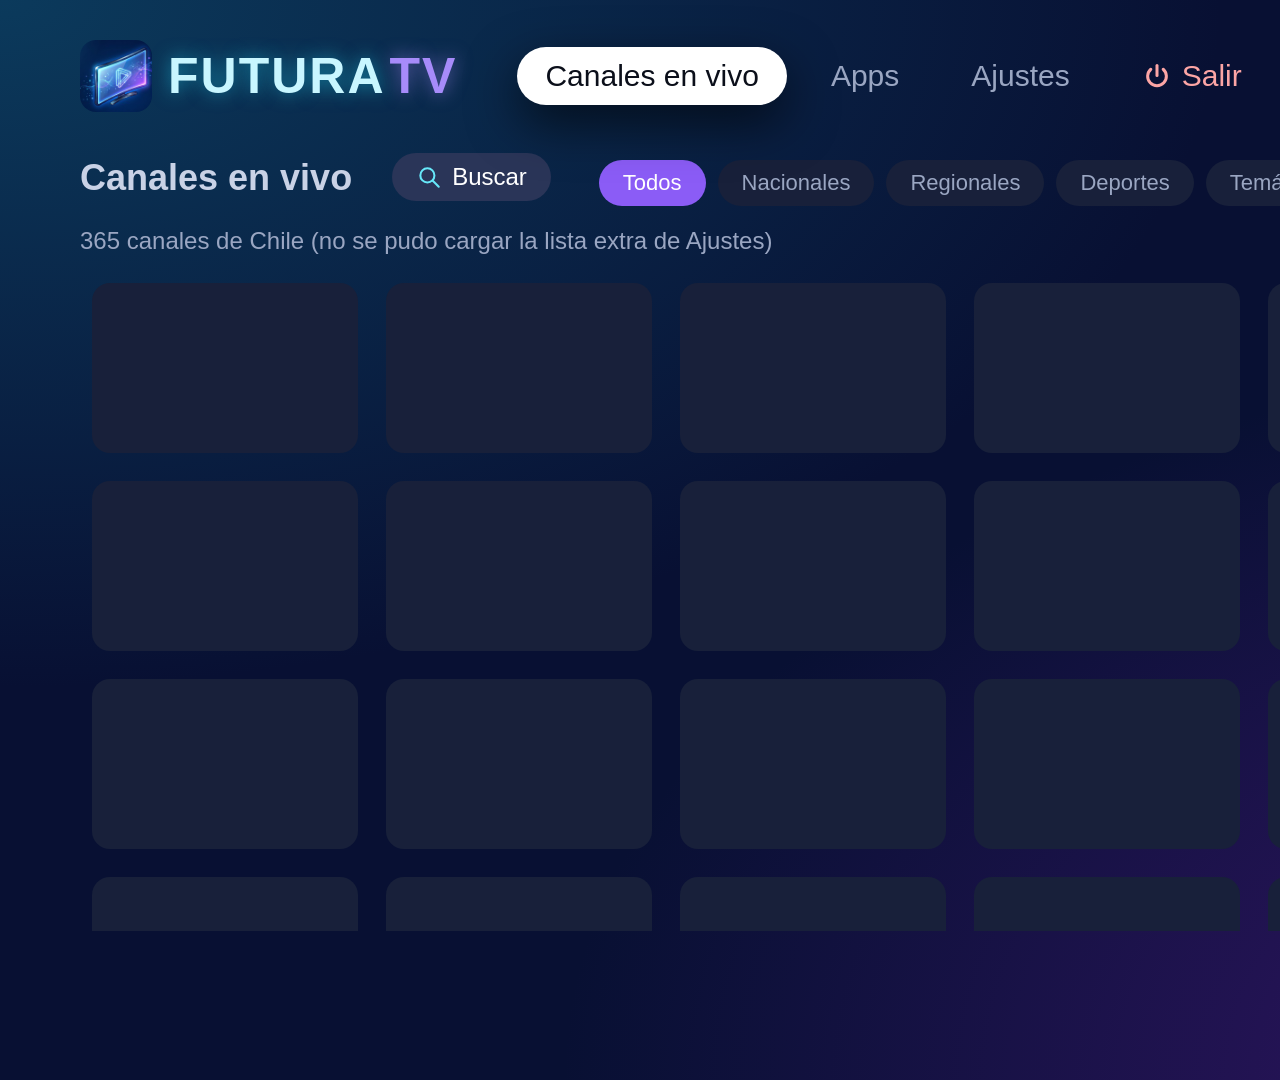
==== app/index.html @ e4150d0d "Fase 1 de 2.3.4: se quita «Mosaico web» (viendotele.cl) En la TV no se veía fluido (cada cuadro del " ====
<!DOCTYPE html>
<html lang="es">
<head>
  <meta charset="utf-8">
  <title>FuturaTV</title>
  <meta name="viewport" content="width=1920, height=1080">
  <link rel="stylesheet" href="style.css">
</head>
<body>
  <div class="splash" id="splash"><img src="img/splash.jpg" alt="FuturaTV"><div class="splash-bar"><i></i></div></div>
  <header class="topbar">
    <div class="brand"><img src="img/logo.jpg" alt=""><span class="b1">FUTURA</span><span class="b2">TV</span></div>
    <nav class="tabs" id="tabs">
      <button class="tab focusable" data-view="live">Canales en vivo</button>
      <button class="tab focusable" data-view="apps">Apps</button>
      <button class="tab focusable" data-view="settings">Ajustes</button>
      <button class="tab focusable exit-btn" id="exitBtn" title="Cerrar la app"><svg class="ico" viewBox="0 0 24 24" aria-hidden="true"><path d="M12 3.5v8"/><path d="M7.05 6.6a7.5 7.5 0 1 0 9.9 0"/></svg>Salir</button>
      <button class="tab focusable pipmove hidden" id="pipMoveBtn">⇲ Mover PiP</button>
    </nav>
    <div class="clock" id="clock"></div>
  </header>

  <!-- APPS -->
  <main class="view" id="view-apps">
    <h2>Aplicaciones de streaming</h2>
    <div class="grid" id="appsGrid"></div>
  </main>

  <!-- LIVE CHANNELS -->
  <main class="view hidden" id="view-live">
    <div class="live-head">
      <h2>Canales en vivo</h2>
      <button class="chip search-btn focusable" id="searchBtn"><svg class="ico" viewBox="0 0 24 24" aria-hidden="true"><circle cx="10.5" cy="10.5" r="6.5"/><path d="M15.5 15.5 21 21"/></svg>Buscar</button>
      <button class="wall-toggle focusable hidden" id="wallToggle" aria-pressed="false" title="Ver los favoritos en vivo"><span class="sw"><i></i></span>Favoritos en vivo</button>
      <div class="group-bar" id="groupBar"></div>
    </div>
    <div class="search hidden" id="searchPanel">
      <div class="sbox"><svg class="ico lupa" viewBox="0 0 24 24" aria-hidden="true"><circle cx="10.5" cy="10.5" r="6.5"/><path d="M15.5 15.5 21 21"/></svg><input id="searchInput" class="focusable" type="text" placeholder="Nombre del canal…" spellcheck="false" autocomplete="off"><button class="mic focusable" id="voiceBtn" title="Buscar por voz"><svg class="ico" viewBox="0 0 24 24" aria-hidden="true"><rect x="9" y="2.5" width="6" height="11.5" rx="3"/><path d="M5.5 11a6.5 6.5 0 0 0 13 0M12 17.5V21M8.5 21h7"/></svg></button></div>
      <div class="kbd" id="kbd"></div>
    </div>
    <p class="status" id="liveStatus">Cargando lista de canales…</p>
    <div class="grid channels" id="channelGrid"></div>
    <div class="grid wall hidden" id="favWall"></div>
  </main>
  <div class="wall-shade hidden" id="wallShade"></div>

  <!-- SETTINGS -->
  <main class="view hidden" id="view-settings">
    <h2>Ajustes</h2>
    <label class="field">
      <span>Lista extra de canales (M3U) – se suma a los canales chilenos incluidos</span>
      <input id="m3uInput" class="focusable" type="text" spellcheck="false">
    </label>
    <div class="row">
      <button class="btn focusable" id="saveM3u">Guardar y recargar</button>
      <button class="btn ghost focusable" id="resetM3u">Restablecer (Chile)</button>
    </div>
    <p class="hint" id="appVersion"></p>
    <div class="row"><button class="btn ghost focusable" id="checkUpdate">⟳ Buscar actualización ahora</button></div>
    <h2 class="sub">Videos de YouTube en Favoritos</h2>
    <label class="field">
      <span>Pega o escribe el enlace del video (youtube.com/watch?v=… · youtu.be/… · /live/…). Se abre en la app de YouTube.</span>
      <input id="ytInput" class="focusable" type="text" spellcheck="false" autocomplete="off" placeholder="https://youtu.be/...">
    </label>
    <div class="row"><button class="btn focusable" id="ytAdd">＋ Agregar a favoritos</button><button class="btn ghost focusable tv-only" id="linkPhone">📱 Enviar enlace desde el celular</button></div>
    <div class="link-qr hidden" id="linkBox"><div class="qr" id="linkQr"></div><p class="hint" id="linkTxt"></p></div>
    <p class="hint" id="ytInfo"></p>
    <h2 class="sub">Lista de canales en pantalla completa</h2>
    <div class="row"><button class="btn ghost focusable" id="listMode"></button></div>
    <div class="row"><button class="btn ghost focusable" id="prevMode"></button></div>
    <h2 class="sub">Favoritos y canales ocultos</h2>
    <p class="hint" id="favInfo"></p>
    <div class="row">
      <button class="btn ghost focusable" id="unhideAll">Mostrar todos los ocultos</button>
      <button class="btn ghost focusable" id="clearFavs">Borrar favoritos</button>
    </div>
    <p class="hint">
      En un canal, <b>mantén OK</b> (o usa el botón MENU) para marcarlo como favorito ★ u ocultarlo.
      Botón amarillo = favorito · botón rojo = ocultar · botón azul = PiP · botón verde = mover la ventana PiP.
    </p>
    <p class="hint">
      Puedes usar cualquier lista M3U/M3U8 a la que tengas acceso legal.
      La app trae incluida una lista de canales y radios chilenos. Además carga esta lista extra (por defecto, canales gratuitos de Chile de iptv-org); los repetidos se omiten.
      Otros países: <code>https://iptv-org.github.io/iptv/countries/XX.m3u</code>
      (ar, mx, es, co, pe…).
    </p>
  </main>

  <!-- PLAYER -->
  <div class="player hidden" id="player">
    <video id="video" autoplay playsinline poster="[data-uri]"></video>
    <div class="osd" id="osd">
      <img id="osdLogo" alt="">
      <div>
        <div class="osd-name" id="osdName"></div>
        <div class="osd-hint">▲▼ cambiar canal · OK o ◀ lista de canales · ATRÁS minimizar (PiP)<br>Mantén OK o botón MENU: favorito / ocultar · Amarillo ★ · Rojo ocultar</div>
      </div>
    </div>
    <div class="pip-label"><span id="pipName"></span><small>OK en este canal = pantalla completa · ⇲ Mover PiP (arriba) o VERDE = mover · ATRÁS = cerrar</small></div>
    <aside class="side hidden" id="side">
      <div class="side-head" id="sideHead"></div>
      <div class="side-count" id="sideCount"></div>
      <div class="side-list" id="sideList"></div>
      <div class="side-foot">▲▼ elegir · OK ver · ◀▶ categoría · mantén OK: opciones · ATRÁS cerrar</div>
    </aside>
    <!-- TV: lista horizontal (carrusel) + controles de tiempo -->
    <div class="hbar hidden" id="hbar">
      <div class="hb-head"><span class="arrow">▲</span><span id="hbGroup"></span><span class="hb-count" id="hbCount"></span></div>
      <div class="hb-track" id="hbTrack"></div>
      <div class="hb-ctrl" id="hbCtrl">
        <button class="hc" data-hc="back">⏪ 30 s</button>
        <button class="hc" data-hc="play" id="hcPlay">⏸</button>
        <button class="hc" data-hc="fwd">30 s ⏩</button>
        <div class="hb-time"><div class="hb-bar"><i id="hbFill"></i><b id="hbDot"></b></div><span id="hbWin"></span></div>
        <span class="hb-delay" id="hbDelay">EN VIVO</span>
        <button class="hc live" data-hc="live">● EN VIVO</button>
      </div>
      <div class="hb-foot">◀▶ canal · OK ver · ▲ categoría · ▼ controles de tiempo · ATRÁS cerrar</div>
    </div>
    <div class="side-prev" id="sidePrev"><video muted playsinline disablepictureinpicture></video><div class="sp-lab"></div></div>
    <div class="ptools hidden" id="ptools">
      <button data-pt="close" aria-label="Cerrar"><svg class="ico" viewBox="0 0 24 24"><path d="M6 6l12 12M18 6 6 18"/></svg></button>
      <button data-pt="back" class="tbtn" aria-label="Retroceder 30 segundos">⏪</button>
      <button data-pt="prev" aria-label="Canal anterior"><svg class="ico" viewBox="0 0 24 24"><path d="M15 5l-7 7 7 7"/></svg></button>
      <button data-pt="list" class="main" aria-label="Lista de canales"><svg class="ico" viewBox="0 0 24 24"><path d="M4 6h16M4 12h16M4 18h16"/></svg><span>Canales</span></button>
      <button data-pt="next" aria-label="Canal siguiente"><svg class="ico" viewBox="0 0 24 24"><path d="M9 5l7 7-7 7"/></svg></button>
      <button data-pt="fwd" class="tbtn" aria-label="Adelantar 30 segundos">⏩</button>
      <button data-pt="live" class="tbtn live hidden" id="ptLive" aria-label="Volver al directo">● EN VIVO</button>
      <button data-pt="pip" aria-label="Ventana chica"><svg class="ico" viewBox="0 0 24 24"><rect x="3" y="5" width="18" height="14" rx="2"/><rect x="12" y="11" width="7" height="6" rx="1"/></svg></button>
    </div>
    <div class="spinner" id="spinner"></div>
    <div class="player-error hidden" id="playerError"></div>
  </div>

  <div class="voice-panel hidden" id="voicePanel">
    <div class="orb">
      <div class="ring r1"></div><div class="ring r2"></div><div class="ring r3"></div>
      <div class="level" id="voiceLevel"></div>
      <div class="core"><svg class="ico" viewBox="0 0 24 24" aria-hidden="true"><rect x="9" y="2.5" width="6" height="11.5" rx="3"/><path d="M5.5 11a6.5 6.5 0 0 0 13 0M12 17.5V21M8.5 21h7"/></svg></div>
    </div>
    <div class="voice-info">
      <div class="voice-msg" id="voiceMsg">Te escucho…</div>
      <div class="voice-text" id="voiceText"></div>
      <div class="bars"><i></i><i></i><i></i><i></i><i></i><i></i><i></i><i></i><i></i></div>
      <div class="voice-hint">ATRÁS para cancelar</div>
    </div>
  </div>

  <div class="menu-bg hidden" id="chMenu">
    <div class="menu">
      <div class="menu-title" id="menuTitle"></div>
      <div class="menu-btns" id="menuBtns"></div>
    </div>
  </div>

  <div class="toast hidden" id="toast"></div>

  <script src="lib/hls.min.js"></script>
  <script src="app.js"></script>
</body>
</html>
---- app/style.css ----
* { box-sizing: border-box; margin: 0; padding: 0; }
html, body {
  width: 1920px; height: 1080px; overflow: hidden;
  background: #081033;
  background-image: radial-gradient(ellipse at 0% 0%, #0b3a5c 0%, transparent 45%), radial-gradient(ellipse at 100% 100%, #3b1670 0%, transparent 50%);
  color: #e8ecf5;
  font-family: "LG Smart UI", "Segoe UI", Roboto, Arial, sans-serif;
}
.hidden { display: none !important; }

.topbar {
  display: flex; align-items: center; gap: 60px;
  padding: 40px 80px 20px;
}
.brand { display: flex; align-items: center; gap: 16px; font-size: 50px; font-weight: 800; letter-spacing: 2px; }
.brand img { width: 72px; height: 72px; border-radius: 16px; }
.brand .b1 { color: #c8f6ff; text-shadow: 0 0 18px rgba(34,211,238,.55); }
.brand .b2 { color: #a78bfa; text-shadow: 0 0 18px rgba(167,139,250,.6); margin-left: -12px; }
.tabs { display: flex; gap: 16px; flex: 1; }
.tab {
  background: transparent; border: 0; color: #9aa6c2;
  font-size: 30px; padding: 12px 28px; border-radius: 40px; font-family: inherit;
}
.tab.active { color: #fff; background: rgba(255,255,255,.08); }
.clock { font-size: 34px; color: #9aa6c2; }

.view { padding: 20px 80px; height: 920px; overflow: hidden; }
.view h2 { font-size: 36px; font-weight: 600; margin-bottom: 28px; color: #c9d2e6; }

.grid {
  display: grid; grid-template-columns: repeat(5, 1fr); gap: 36px;
  max-height: 820px; overflow-y: auto; padding: 12px;
}
.grid::-webkit-scrollbar { display: none; }

.tile {
  height: 200px; border-radius: 22px; border: 0;
  display: flex; flex-direction: column; align-items: center; justify-content: center; gap: 14px;
  color: #fff; font-family: inherit; font-size: 30px; font-weight: 700;
  transition: transform .12s ease-out;
}
.tile .glyph { font-size: 64px; line-height: 1; }

.channels { grid-template-columns: repeat(6, minmax(0, 1fr)); gap: 28px; max-height: 660px; }   /* columnas iguales aunque el nombre sea largo */
.ch {
  height: 170px; border-radius: 18px; border: 0; background: #18203a;
  display: flex; flex-direction: column; align-items: center; justify-content: center; gap: 12px;
  color: #dfe5f3; font-family: inherit; font-size: 22px; padding: 14px; text-align: center;
  transition: transform .12s ease-out;
  contain: layout style paint;
}
.ch img { max-width: 70%; max-height: 80px; object-fit: contain; }
.ch .ph {
  width: 80px; height: 80px; border-radius: 50%; background: #2a3558;
  display: flex; align-items: center; justify-content: center; font-size: 34px; font-weight: 800;
}
.ch .nm { overflow: hidden; text-overflow: ellipsis; white-space: nowrap; max-width: 100%; }
.ch { min-width: 0; }

.focused {
  outline: 6px solid #fff !important; outline-offset: 4px;
  transform: scale(1.07); box-shadow: 0 18px 50px rgba(0,0,0,.6);
  position: relative; z-index: 2;
}
.tab.focused { transform: none; background: #fff; color: #0b0f1a; outline: 0 !important; }

.live-head { display: flex; align-items: baseline; gap: 40px; }
.group-bar { display: flex; gap: 12px; flex-wrap: nowrap; overflow-x: auto; max-width: 1400px; padding: 8px; }
.group-bar::-webkit-scrollbar { display: none; }
.chip {
  background: #18203a; color: #9aa6c2; border: 0; border-radius: 30px;
  padding: 10px 24px; font-size: 22px; font-family: inherit; white-space: nowrap;
}
.chip.active { background: #8b5cf6; color: #fff; }
.chip.focused { transform: scale(1.05); outline-width: 4px !important; }
.status { font-size: 24px; color: #9aa6c2; margin-bottom: 16px; }

.field { display: block; margin-bottom: 30px; }
.field span { display: block; font-size: 26px; color: #9aa6c2; margin-bottom: 12px; }
.field input {
  width: 100%; font-size: 28px; padding: 20px 24px; border-radius: 14px;
  border: 2px solid #2a3558; background: #121931; color: #fff; font-family: inherit;
}
.row { display: flex; gap: 24px; margin-bottom: 40px; }
.btn {
  font-size: 28px; padding: 18px 40px; border-radius: 14px; border: 0;
  background: #8b5cf6; color: #fff; font-family: inherit; font-weight: 600;
}
.btn.ghost { background: #2a3558; }
.btn.focused { transform: scale(1.05); }
.hint { font-size: 24px; line-height: 1.6; color: #9aa6c2; max-width: 1500px; }
.hint code { color: #fff; background: #18203a; padding: 2px 10px; border-radius: 6px; }

.player { position: fixed; inset: 0; background: #000; z-index: 50; }
.player video { width: 100%; height: 100%; background: #000; opacity: 0; transition: opacity .25s ease; }
.player video.ready { opacity: 1; } /* oculto hasta que hay imagen: evita el póster gris del sistema */
.osd {
  position: absolute; left: 80px; bottom: 80px; display: flex; align-items: center; gap: 28px;
  background: rgba(0,0,0,.65); padding: 24px 36px; border-radius: 20px;
  transition: opacity .4s ease;
}
.osd.fade { opacity: 0; }
.osd img { height: 80px; max-width: 160px; object-fit: contain; }
.osd-name { font-size: 40px; font-weight: 700; }
.osd-hint { font-size: 22px; color: #9aa6c2; margin-top: 6px; }
.spinner {
  position: absolute; left: 50%; top: 50%; width: 90px; height: 90px; margin: -45px;
  border: 8px solid rgba(255,255,255,.2); border-top-color: #fff; border-radius: 50%;
  animation: spin 1s linear infinite;
}
@keyframes spin { to { transform: rotate(360deg); } }
.player-error {
  position: absolute; left: 50%; top: 50%; transform: translate(-50%, -50%);
  background: rgba(20,0,0,.85); padding: 30px 50px; border-radius: 16px; font-size: 30px; text-align: center;
}

.toast {
  position: fixed; left: 50%; bottom: 60px; transform: translateX(-50%); z-index: 99;
  background: #fff; color: #0b0f1a; font-size: 28px; padding: 18px 40px; border-radius: 40px;
  box-shadow: 0 10px 40px rgba(0,0,0,.5);
}

/* ---- Insignias en la grilla ---- */
.ch { position: relative; }
.badge { position: absolute; top: 8px; font-size: 18px; font-weight: 800; border-radius: 10px; padding: 2px 10px; }
.badge.fav { right: 10px; color: #ffd23f; font-size: 28px; padding: 0; }
.badge.live { left: 10px; background: #8b5cf6; color: #fff; }
.ch.now { background: #251a4d; box-shadow: inset 0 0 0 3px #8b5cf6; }
.view h2.sub { font-size: 30px; margin: 10px 0 14px; }

/* ---- PiP: video pequeño en la esquina ---- */
.player.pip {
  inset: auto; right: 40px; bottom: 40px; width: 576px; height: 324px;
  border-radius: 18px; overflow: hidden; box-shadow: 0 20px 60px rgba(0,0,0,.8), 0 0 0 4px #8b5cf6;
}
.player.pip .osd { display: none; }
.player.pip .spinner { width: 50px; height: 50px; margin: -25px; border-width: 6px; }
.player.pip .player-error { font-size: 20px; padding: 14px 20px; width: 90%; }
.pip-label { display: none; }
.player.pip .pip-label {
  display: block; position: absolute; left: 0; right: 0; bottom: 0; padding: 10px 16px;
  background: linear-gradient(transparent, rgba(0,0,0,.85)); font-size: 22px; font-weight: 700;
}
.pip-label small { display: block; font-size: 15px; font-weight: 400; color: #c9d2e6; margin-top: 2px; }

/* ---- Lista lateral en pantalla completa ---- */
.side {
  position: absolute; left: 0; top: 0; bottom: 0; width: 600px; z-index: 5;
  background: linear-gradient(90deg, rgba(8,11,20,.97) 80%, rgba(8,11,20,.85));
  display: flex; flex-direction: column; padding: 40px 0 20px;
}
.side-head {
  font-size: 30px; font-weight: 700; padding: 0 30px 20px; display: flex; justify-content: space-between; align-items: center;
}
.side-head .arrow { color: #8b5cf6; font-size: 24px; }
.side-list { flex: 1; overflow: hidden; position: relative; }
.srow {
  display: flex; align-items: center; gap: 18px; height: 84px; padding: 0 30px; font-size: 26px; color: #c9d2e6;
  border-left: 6px solid transparent;
}
.srow img { width: 90px; height: 56px; object-fit: contain; }
.srow .ph { width: 56px; height: 56px; font-size: 24px; margin: 0 17px; border-radius: 50%; background: #2a3558;
  display: flex; align-items: center; justify-content: center; font-weight: 800; }
.srow .nm { flex: 1; overflow: hidden; text-overflow: ellipsis; white-space: nowrap; }
.srow .star { color: #ffd23f; font-size: 28px; }
.srow.now { color: #ff7a8e; }
.srow.now .nm::before { content: '● '; color: #8b5cf6; }
.srow.sel { background: #fff; color: #0b0f1a; border-left-color: #8b5cf6; }
.srow.empty { color: #9aa6c2; }
.side-foot { font-size: 18px; color: #9aa6c2; padding: 16px 30px 0; line-height: 1.5; }

/* ---- Menú de opciones del canal ---- */
.menu-bg { position: fixed; inset: 0; z-index: 90; background: rgba(0,0,0,.6); display: flex; align-items: center; justify-content: center; }
.menu { background: #151c33; border-radius: 24px; padding: 40px; width: 720px; box-shadow: 0 30px 80px rgba(0,0,0,.7); }
.menu-title { font-size: 34px; font-weight: 700; margin-bottom: 28px; text-align: center; }
.menu-btns { display: flex; flex-direction: column; gap: 16px; }
.mbtn {
  font-size: 28px; padding: 20px 28px; border-radius: 14px; border: 0; text-align: left;
  background: #222c4d; color: #fff; font-family: inherit;
}
.mbtn.focused { background: #fff; color: #0b0f1a; transform: none; outline: 0 !important; }

/* ---- Búsqueda ---- */
.search-btn { font-size: 24px; background: #2a3558; color: #fff; white-space: nowrap; }
.search-btn.active { background: #8b5cf6; }
.live-head h2 { white-space: nowrap; }
.search { display: flex; gap: 30px; align-items: flex-start; margin: 4px 0 16px; }
.sbox {
  display: flex; align-items: center; gap: 14px; width: 560px; flex-shrink: 0;
  background: #121931; border: 2px solid #2a3558; border-radius: 16px; padding: 10px 18px;
}
.sbox .lupa { font-size: 32px; }
.sbox input { flex: 1; font-size: 32px; background: transparent; border: 0; color: #fff; font-family: inherit; outline: 0; padding: 8px 0; }
.sbox input.focused { outline: 0 !important; transform: none; }
.sbox:has(input.focused) { border-color: #fff; }
.kbd { display: flex; flex-direction: column; gap: 8px; }
.krow { display: flex; gap: 8px; }
.key {
  width: 64px; height: 50px; border: 0; border-radius: 10px; background: #222c4d; color: #fff;
  font-size: 24px; font-weight: 600; font-family: inherit;
}
.key.wide { width: auto; padding: 0 22px; }
.key.focused { background: #fff; color: #0b0f1a; transform: scale(1.08); outline: 0 !important; }
.searching .channels { max-height: 340px; }

/* ---- Pantalla de inicio ---- */
.splash { position: fixed; inset: 0; z-index: 200; background: #081033; transition: opacity .5s ease; }
.splash img { width: 100%; height: 100%; object-fit: cover; }
.splash.out { opacity: 0; pointer-events: none; }
.splash-bar { position: absolute; left: 50%; bottom: 90px; width: 420px; margin-left: -210px; height: 6px; border-radius: 3px; background: rgba(255,255,255,.15); overflow: hidden; }
.splash-bar i { display: block; height: 100%; width: 40%; border-radius: 3px; background: linear-gradient(90deg, #22d3ee, #a78bfa); animation: load 1.1s ease-in-out infinite; }
@keyframes load { 0% { transform: translateX(-100%); } 100% { transform: translateX(260%); } }

.side-count { font-size: 18px; color: #9aa6c2; padding: 0 30px 12px; }
.side-list { overflow: hidden; }

/* ---- Íconos y voz (estilo neón) ---- */
.ico { width: 1em; height: 1em; fill: none; stroke: currentColor; stroke-width: 1.9; stroke-linecap: round; stroke-linejoin: round; vertical-align: -0.15em; }
.search-btn { display: inline-flex; align-items: center; gap: 10px; }
.search-btn .ico { font-size: 26px; color: #67e8f9; }
.search-btn.active .ico, .search-btn.focused .ico { color: inherit; }
.sbox .lupa { font-size: 34px; color: #67e8f9; }
.mic {
  position: relative; width: 66px; height: 66px; border-radius: 50%; flex-shrink: 0; cursor: pointer;
  border: 2px solid rgba(103,232,249,.7); color: #a5f3fc; font-size: 32px;
  background: radial-gradient(circle at 35% 30%, #1e3a8a 0%, #0b1033 70%);
  box-shadow: 0 0 14px rgba(34,211,238,.45), inset 0 0 12px rgba(139,92,246,.45);
  display: flex; align-items: center; justify-content: center;
}
.mic.focused { transform: scale(1.12); outline: 0 !important; color: #fff; border-color: #fff;
  box-shadow: 0 0 26px rgba(34,211,238,.9), 0 0 50px rgba(139,92,246,.6), inset 0 0 14px rgba(139,92,246,.6); }
.mic.on { animation: micpulse 1.2s ease-in-out infinite; }
@keyframes micpulse { 0%, 100% { box-shadow: 0 0 10px rgba(34,211,238,.6); } 50% { box-shadow: 0 0 40px rgba(167,139,250,.95); } }
.key[data-k="MIC"] { display: inline-flex; align-items: center; gap: 8px; color: #a5f3fc;
  background: linear-gradient(135deg, rgba(14,116,144,.55), rgba(109,40,217,.55)); border: 1px solid rgba(103,232,249,.5); }
.key[data-k="MIC"] .ico { font-size: 24px; }
.key[data-k="MIC"].focused { color: #0b1033; background: linear-gradient(135deg, #67e8f9, #c4b5fd); }

/* Panel mientras se escucha */
.voice-panel {
  position: fixed; left: 50%; bottom: 70px; transform: translateX(-50%); z-index: 95;
  display: flex; align-items: center; gap: 40px; padding: 30px 50px 30px 36px; min-width: 900px;
  background: linear-gradient(135deg, rgba(10,22,60,.96), rgba(35,14,75,.96));
  border: 1px solid rgba(103,232,249,.45); border-radius: 28px;
  box-shadow: 0 0 40px rgba(34,211,238,.25), 0 30px 80px rgba(0,0,0,.6);
}
.orb { position: relative; width: 150px; height: 150px; flex-shrink: 0; }
.orb .ring { position: absolute; inset: 0; border-radius: 50%; border: 2px solid rgba(103,232,249,.55); animation: ripple 2.4s ease-out infinite; }
.orb .r2 { animation-delay: .8s; border-color: rgba(167,139,250,.55); }
.orb .r3 { animation-delay: 1.6s; }
@keyframes ripple { 0% { transform: scale(.55); opacity: 1; } 100% { transform: scale(1.15); opacity: 0; } }
.orb .level { position: absolute; inset: 30px; border-radius: 50%; background: radial-gradient(circle, rgba(34,211,238,.45), rgba(139,92,246,.15) 70%, transparent 72%); transition: transform .08s linear; }
.orb .core {
  position: absolute; inset: 38px; border-radius: 50%; display: flex; align-items: center; justify-content: center;
  background: radial-gradient(circle at 35% 30%, #22d3ee, #6d28d9 75%); color: #fff; font-size: 40px;
  box-shadow: 0 0 30px rgba(34,211,238,.8), 0 0 60px rgba(139,92,246,.6);
}
.voice-info { flex: 1; }
.voice-msg { font-size: 26px; color: #a5f3fc; letter-spacing: .5px; }
.voice-text { font-size: 44px; font-weight: 700; color: #fff; min-height: 58px; margin: 6px 0 10px; text-shadow: 0 0 16px rgba(167,139,250,.6); }
.voice-text.interim { color: #e0e7ff; }
.bars { display: flex; gap: 8px; align-items: flex-end; height: 34px; }
.bars i { display: block; width: 8px; border-radius: 4px; background: linear-gradient(#67e8f9, #a78bfa); animation: eq 1s ease-in-out infinite; }
.bars i:nth-child(2) { animation-delay: .1s } .bars i:nth-child(3) { animation-delay: .2s } .bars i:nth-child(4) { animation-delay: .3s }
.bars i:nth-child(5) { animation-delay: .4s } .bars i:nth-child(6) { animation-delay: .3s } .bars i:nth-child(7) { animation-delay: .2s }
.bars i:nth-child(8) { animation-delay: .1s } .bars i:nth-child(9) { animation-delay: 0s }
@keyframes eq { 0%, 100% { height: 8px; } 50% { height: 34px; } }
.voice-hint { font-size: 18px; color: #9aa6c2; margin-top: 10px; }

/* ---- Internacional: recuadros de países ---- */
.ch.country { background: linear-gradient(160deg, #13254d, #24164a); }
.ch.country .globe { width: 80px; height: 80px; font-size: 46px; background: transparent; }
.ch.country .nm { font-size: 24px; font-weight: 700; }
.ch.country .cnt { font-size: 18px; color: #9aa6c2; }

/* =====================================================================
   CELULAR / TABLET (html.phone): diseño táctil para pantallas pequeñas
   ===================================================================== */
.ptools { display: none; }
html.phone, html.phone body { width: 100%; height: 100%; overflow: hidden; }
.phone body {
  display: flex; flex-direction: column;
  -webkit-user-select: none; user-select: none; -webkit-touch-callout: none; -webkit-tap-highlight-color: transparent;
}
.phone .topbar { flex-wrap: wrap; gap: 8px 12px; padding: calc(env(safe-area-inset-top) + 10px) 14px 6px; }
.phone .brand { font-size: 24px; gap: 8px; letter-spacing: 1px; }
.phone .brand img { width: 34px; height: 34px; border-radius: 8px; }
.phone .brand .b2 { margin-left: -6px; }
.phone .clock { font-size: 16px; margin-left: auto; }
.phone .tabs { order: 3; width: 100%; flex: none; gap: 6px; overflow-x: auto; }
.phone .tabs::-webkit-scrollbar { display: none; }
.phone .tab { font-size: 15px; padding: 9px 16px; white-space: nowrap; }
.phone .tab.focused { background: transparent; color: #9aa6c2; }
.phone .tab.active, .phone .tab.active.focused { background: rgba(139,92,246,.35); color: #fff; }

.phone .view { flex: 1; min-height: 0; height: auto; padding: 6px 14px calc(env(safe-area-inset-bottom) + 8px); display: flex; flex-direction: column; }
.phone .view.hidden { display: none !important; }
.phone .view h2 { font-size: 17px; margin-bottom: 10px; }
.phone .focused { transform: none; outline: 0 !important; box-shadow: none; }

.phone .grid { flex: 1; min-height: 0; max-height: none; grid-template-columns: repeat(auto-fill, minmax(100px, 1fr)); gap: 10px; padding: 2px; align-content: start; -webkit-overflow-scrolling: touch; }
.phone .tile { height: 92px; font-size: 13px; border-radius: 14px; gap: 6px; }
.phone .tile .glyph { font-size: 28px; }
.phone .channels { grid-template-columns: repeat(auto-fill, minmax(96px, 1fr)); gap: 10px; max-height: none; }
.phone .ch { height: 100px; font-size: 12px; padding: 8px 6px; gap: 6px; border-radius: 12px; }
.phone .ch img { max-height: 42px; }
.phone .ch .ph { width: 42px; height: 42px; font-size: 18px; }
.phone .ch:active { transform: scale(.96); }
.phone .badge { font-size: 9px; top: 4px; padding: 1px 6px; border-radius: 6px; }
.phone .badge.live { left: 4px; }
.phone .badge.fav { font-size: 15px; right: 5px; padding: 0; }
.phone .ch.country .globe { width: 44px; height: 44px; font-size: 28px; }
.phone .ch.country .nm { font-size: 13px; }
.phone .ch.country .cnt { font-size: 11px; }

.phone .live-head { flex-wrap: wrap; gap: 8px; align-items: center; }
.phone .live-head h2 { display: none; }
.phone .group-bar { max-width: 100%; width: 100%; padding: 2px 0; gap: 8px; }
.phone .chip { font-size: 13px; padding: 8px 14px; border-radius: 20px; }
.phone .chip.focused { transform: none; }
.phone .search-btn { font-size: 14px; padding: 8px 16px; }
.phone .search-btn .ico { font-size: 18px; }
.phone .status { font-size: 12px; margin-bottom: 6px; }
.phone .search { flex-direction: column; gap: 8px; margin: 2px 0 8px; }
.phone .sbox { width: 100%; padding: 4px 6px 4px 12px; border-radius: 14px; gap: 8px; }
.phone .sbox .lupa { font-size: 22px; }
.phone .sbox input { font-size: 17px; padding: 8px 0; -webkit-user-select: text; user-select: text; }
.phone .mic { width: 44px; height: 44px; font-size: 22px; }
.phone .kbd { display: none; }
.phone .searching .channels { max-height: none; }

.phone #view-settings { overflow-y: auto; }
.phone .field span { font-size: 14px; }
.phone .field input { font-size: 15px; padding: 12px; -webkit-user-select: text; user-select: text; }
.phone .row { flex-wrap: wrap; gap: 10px; margin-bottom: 16px; }
.phone .btn { font-size: 15px; padding: 12px 18px; }
.phone .hint { font-size: 13px; }
.phone .view h2.sub { font-size: 16px; }

/* Reproductor en celular */
.phone .osd { left: 12px; right: 12px; bottom: auto; top: calc(env(safe-area-inset-top) + 12px); padding: 10px 14px; gap: 12px; border-radius: 14px; }
.phone .osd img { height: 34px; max-width: 70px; }
.phone .osd-name { font-size: 17px; }
.phone .osd-hint { display: none; }
.phone .player-error { font-size: 15px; padding: 14px 18px; width: 85%; }
.phone .spinner { width: 54px; height: 54px; margin: -27px; border-width: 6px; }
.phone .ptools {
  display: flex; position: absolute; left: 50%; transform: translateX(-50%); bottom: calc(env(safe-area-inset-bottom) + 18px);
  gap: 12px; align-items: center; padding: 10px 14px; border-radius: 40px; z-index: 6;
  background: rgba(8,16,51,.82); border: 1px solid rgba(103,232,249,.35); box-shadow: 0 0 24px rgba(34,211,238,.2);
}
.phone .ptools.hidden { display: none !important; }
.phone .ptools button {
  width: 48px; height: 48px; border-radius: 50%; border: 1px solid rgba(103,232,249,.4);
  background: rgba(30,58,138,.5); color: #a5f3fc; font-size: 24px; display: flex; align-items: center; justify-content: center; gap: 6px;
}
.phone .ptools button.main { width: auto; padding: 0 18px; border-radius: 24px; font-size: 22px; color: #fff;
  background: linear-gradient(135deg, rgba(34,211,238,.7), rgba(139,92,246,.8)); }
.phone .ptools button.main span { font-size: 15px; font-weight: 700; }
.phone .ptools button:active { transform: scale(.92); }
.phone .player.pip { width: 58vw; height: calc(58vw * 9 / 16); max-width: 380px; max-height: 214px; right: 10px; bottom: calc(env(safe-area-inset-bottom) + 10px); border-radius: 12px; }
.phone .pip-label { font-size: 13px; padding: 6px 10px; }
.phone .pip-label small { display: none; }
.phone .side { width: min(82vw, 360px); padding: calc(env(safe-area-inset-top) + 12px) 0 10px; touch-action: none; }
.phone .side-head { font-size: 17px; padding: 0 14px 6px; }
.phone .side-count { padding: 0 14px 6px; font-size: 12px; }
.phone .srow { height: 54px; font-size: 15px; padding: 0 14px; gap: 10px; }
.phone .srow img { width: 54px; height: 34px; }
.phone .srow .ph { width: 34px; height: 34px; margin: 0 10px; font-size: 15px; }
.phone .side-foot { display: none; }

.phone .menu { width: min(92vw, 420px); padding: 20px; border-radius: 18px; }
.phone .menu-title { font-size: 19px; margin-bottom: 14px; }
.phone .mbtn { font-size: 16px; padding: 14px 16px; }
.phone .mbtn.focused { background: #222c4d; color: #fff; }
.phone .voice-panel { min-width: 0; width: calc(100vw - 24px); bottom: calc(env(safe-area-inset-bottom) + 12px); padding: 14px 16px; gap: 14px; border-radius: 20px; }
.phone .orb { width: 80px; height: 80px; }
.phone .orb .level { inset: 14px; }
.phone .orb .core { inset: 20px; font-size: 20px; }
.phone .voice-msg { font-size: 14px; }
.phone .voice-text { font-size: 20px; min-height: 28px; margin: 4px 0 6px; }
.phone .bars { height: 18px; }
.phone .voice-hint { display: none; }
.phone .toast { font-size: 14px; padding: 10px 18px; bottom: calc(env(safe-area-inset-bottom) + 20px); max-width: 90vw; text-align: center; }
.phone .splash img { object-fit: contain; }
@media (orientation: landscape) {
  .phone .channels { grid-template-columns: repeat(auto-fill, minmax(110px, 1fr)); }
}

/* ---- PiP movible (4 esquinas) ---- */
.player.pip { cursor: grab; touch-action: none; }
.player.pip.dragging { cursor: grabbing; box-shadow: 0 24px 70px rgba(0,0,0,.9), 0 0 0 4px #22d3ee; }
.player.pip.pos-bl { right: auto; left: 40px; }
.player.pip.pos-tl { right: auto; left: 40px; bottom: auto; top: 40px; }
.player.pip.pos-tr { bottom: auto; top: 40px; }
.phone .player.pip.pos-bl { right: auto; left: 10px; }
.phone .player.pip.pos-tl { right: auto; left: 10px; bottom: auto; top: calc(env(safe-area-inset-top) + 10px); }
.phone .player.pip.pos-tr { bottom: auto; top: calc(env(safe-area-inset-top) + 10px); }

/* =====================================================================
   Tamaños: celular pequeño · mediano · grande · horizontal · tablets
   ===================================================================== */
/* Celular pequeño (≤ 359 px: iPhone SE 1ª gen., Android compactos) */
@media (max-width: 359px) {
  .phone .topbar { padding-left: 10px; padding-right: 10px; }
  .phone .brand { font-size: 20px; }
  .phone .brand img { width: 28px; height: 28px; }
  .phone .tab { font-size: 13px; padding: 8px 12px; }
  .phone .view { padding-left: 10px; padding-right: 10px; }
  .phone .grid { grid-template-columns: repeat(auto-fill, minmax(84px, 1fr)); gap: 8px; }
  .phone .channels { grid-template-columns: repeat(auto-fill, minmax(84px, 1fr)); gap: 8px; }
  .phone .tile { height: 80px; font-size: 12px; }
  .phone .tile .glyph { font-size: 24px; }
  .phone .ch { height: 88px; font-size: 11px; padding: 6px 4px; }
  .phone .ch img { max-height: 34px; }
  .phone .ch .ph { width: 34px; height: 34px; font-size: 15px; }
  .phone .chip { font-size: 12px; padding: 7px 11px; }
  .phone .search-btn { font-size: 13px; padding: 7px 12px; }
  .phone .ptools { gap: 8px; padding: 8px 10px; }
  .phone .ptools button { width: 42px; height: 42px; font-size: 20px; }
  .phone .ptools button.main { padding: 0 12px; }
  .phone .ptools button.main span { font-size: 13px; }
  .phone .player.pip { width: 66vw; height: calc(66vw * 9 / 16); }
}
/* Celular grande (≥ 414 px: Plus/Max/Ultra) */
@media (min-width: 414px) {
  .phone .grid { grid-template-columns: repeat(auto-fill, minmax(108px, 1fr)); }
  .phone .channels { grid-template-columns: repeat(auto-fill, minmax(100px, 1fr)); }
  .phone .ch { height: 106px; font-size: 13px; }
  .phone .ch img { max-height: 46px; }
  .phone .tile { height: 98px; }
}

/* Celular horizontal: poca altura -> todo en una sola fila arriba */
@media (orientation: landscape) and (max-height: 520px) {
  .phone .topbar { flex-wrap: nowrap; padding: calc(env(safe-area-inset-top) + 6px) calc(env(safe-area-inset-right) + 14px) 4px calc(env(safe-area-inset-left) + 14px); }
  .phone .brand { font-size: 20px; }
  .phone .brand img { width: 28px; height: 28px; }
  .phone .tabs { order: 0; width: auto; flex: 1; }
  .phone .tab { padding: 7px 14px; }
  .phone .view { padding: 2px calc(env(safe-area-inset-right) + 14px) calc(env(safe-area-inset-bottom) + 6px) calc(env(safe-area-inset-left) + 14px); }
  .phone .view h2 { font-size: 15px; margin-bottom: 6px; }
  .phone .live-head { flex-wrap: nowrap; }
  .phone .group-bar { width: auto; flex: 1; min-width: 0; }
  .phone .status { margin-bottom: 4px; }
  .phone .search { flex-direction: row; align-items: center; }
  .phone .channels { grid-template-columns: repeat(auto-fill, minmax(104px, 1fr)); }
  .phone .grid { grid-template-columns: repeat(auto-fill, minmax(110px, 1fr)); }
  .phone .ch { height: 90px; }
  .phone .ch img { max-height: 38px; }
  .phone .tile { height: 82px; }
  .phone .osd { left: auto; right: calc(env(safe-area-inset-right) + 12px); max-width: 50vw; }
  .phone .player.pip { width: 36vw; height: calc(36vw * 9 / 16); }
  .phone .side { width: min(46vw, 360px); padding-left: env(safe-area-inset-left); }
  .phone .srow { height: 48px; }
  .phone .menu { max-height: 92vh; overflow-y: auto; padding: 14px 18px; }
  .phone .mbtn { padding: 10px 14px; }
  .phone .voice-panel { width: min(560px, calc(100vw - 24px)); }
}

/* Tablet (≥ 600 px de ancho y no es celular horizontal) */
@media (min-width: 600px) and (min-height: 521px) {
  .phone .topbar { padding: calc(env(safe-area-inset-top) + 16px) 24px 10px; gap: 12px 20px; }
  .phone .brand { font-size: 30px; }
  .phone .brand img { width: 44px; height: 44px; }
  .phone .clock { font-size: 20px; }
  .phone .tab { font-size: 18px; padding: 11px 22px; }
  .phone .view { padding: 10px 24px calc(env(safe-area-inset-bottom) + 12px); }
  .phone .view h2 { font-size: 22px; margin-bottom: 14px; }
  .phone .grid { grid-template-columns: repeat(auto-fill, minmax(150px, 1fr)); gap: 16px; }
  .phone .tile { height: 130px; font-size: 16px; border-radius: 18px; }
  .phone .tile .glyph { font-size: 40px; }
  .phone .channels { grid-template-columns: repeat(auto-fill, minmax(140px, 1fr)); gap: 14px; }
  .phone .ch { height: 136px; font-size: 15px; padding: 12px 8px; border-radius: 16px; gap: 10px; }
  .phone .ch img { max-height: 62px; }
  .phone .ch .ph { width: 60px; height: 60px; font-size: 24px; }
  .phone .badge { font-size: 11px; padding: 2px 8px; }
  .phone .badge.fav { font-size: 19px; }
  .phone .ch.country .globe { width: 60px; height: 60px; font-size: 38px; }
  .phone .ch.country .nm { font-size: 16px; }
  .phone .ch.country .cnt { font-size: 13px; }
  .phone .chip { font-size: 16px; padding: 10px 18px; }
  .phone .search-btn { font-size: 16px; padding: 10px 20px; }
  .phone .status { font-size: 14px; }
  .phone .search { flex-direction: row; align-items: center; }
  .phone .sbox { max-width: 720px; }
  .phone .sbox input { font-size: 20px; }
  .phone .mic { width: 52px; height: 52px; }
  .phone #view-settings > * { max-width: 760px; }
  .phone .field span, .phone .field input, .phone .btn { font-size: 17px; }
  .phone .hint { font-size: 15px; }
  .phone .osd { left: 24px; right: auto; max-width: 70vw; padding: 14px 20px; }
  .phone .osd img { height: 46px; max-width: 96px; }
  .phone .osd-name { font-size: 22px; }
  .phone .player-error { font-size: 19px; width: auto; max-width: 70%; }
  .phone .ptools { gap: 18px; padding: 12px 20px; bottom: calc(env(safe-area-inset-bottom) + 28px); }
  .phone .ptools button { width: 60px; height: 60px; font-size: 28px; }
  .phone .ptools button.main { padding: 0 26px; border-radius: 30px; }
  .phone .ptools button.main span { font-size: 18px; }
  .phone .player.pip { width: 44vw; height: calc(44vw * 9 / 16); max-width: 480px; max-height: 270px; border-radius: 16px; }
  .phone .player.pip, .phone .player.pip.pos-tr { right: 20px; }
  .phone .player.pip.pos-bl, .phone .player.pip.pos-tl { left: 20px; }
  .phone .pip-label { font-size: 16px; padding: 8px 12px; }
  .phone .side { width: min(46vw, 440px); }
  .phone .side-head { font-size: 21px; padding: 0 18px 8px; }
  .phone .side-count { font-size: 14px; padding: 0 18px 8px; }
  .phone .srow { height: 64px; font-size: 18px; padding: 0 18px; }
  .phone .srow img { width: 66px; height: 42px; }
  .phone .menu { width: min(80vw, 520px); padding: 28px; }
  .phone .menu-title { font-size: 23px; }
  .phone .mbtn { font-size: 19px; padding: 16px 20px; }
  .phone .voice-panel { width: min(640px, calc(100vw - 48px)); left: 50%; transform: translateX(-50%); }
  .phone .toast { font-size: 17px; padding: 12px 24px; }
}
/* Tablet grande (≥ 1000 px: tablets de 11-13" o tablet horizontal) */
@media (min-width: 1000px) and (min-height: 521px) {
  .phone .grid { grid-template-columns: repeat(auto-fill, minmax(170px, 1fr)); gap: 20px; }
  .phone .tile { height: 140px; }
  .phone .channels { grid-template-columns: repeat(auto-fill, minmax(160px, 1fr)); gap: 16px; }
  .phone .ch { height: 150px; font-size: 16px; }
  .phone .ch img { max-height: 70px; }
  .phone .player.pip { width: 34vw; height: calc(34vw * 9 / 16); }
}
/* Tablet ancha: pestañas en la misma fila del logo (más espacio para canales) */
@media (min-width: 900px) {
  .phone .tabs { order: 0; width: auto; flex: 1; }
}

/* Botón "Mover PiP" en la barra superior (solo TV, visible con PiP abierto) */
.tab.pipmove { color: #a5f3fc; border: 2px solid rgba(103,232,249,.5); margin-left: 12px; }
.tab.pipmove.hidden { display: none; }
/* En TV las esquinas de arriba quedan bajo la barra superior (no tapan pestañas ni "Mover PiP") */
html:not(.phone) .player.pip.pos-tl, html:not(.phone) .player.pip.pos-tr { top: 130px; }
/* Buscador en celular: el cuadro se achica y el micrófono siempre queda visible (también con letra grande) */
.phone .search { width: 100%; max-width: 100%; min-width: 0; }
.phone .sbox { width: 100%; max-width: 100%; min-width: 0; flex-shrink: 1; overflow: hidden; }
.phone .sbox input { flex: 1 1 0; width: 0; min-width: 0; text-overflow: ellipsis; }
.phone .sbox .lupa, .phone .mic { flex: 0 0 auto; }
.phone .view, .phone .live-head, .phone .group-bar { max-width: 100%; min-width: 0; overflow-x: hidden; }
.phone .group-bar { overflow-x: auto; }
.channels > p.status { grid-column: 1 / -1; }
@media (min-width: 600px) and (min-height: 521px) { .phone .sbox { max-width: 720px; } }

/* ---- PiP del sistema Android: la ventanita flotante muestra solo el video ---- */
.syspip .player, .syspip .player.pip {
  inset: 0 !important; width: 100% !important; height: 100% !important; max-width: none !important; max-height: none !important;
  border-radius: 0 !important; box-shadow: none !important; transform: none !important;
}
.syspip .player > :not(video) { display: none !important; }

/* ---- Favoritos en vivo (celular): muro de videos ---- */
.wall-toggle { display: none; }
.phone .wall-toggle {
  display: inline-flex; align-items: center; gap: 8px; margin-left: auto;
  font: inherit; font-size: 13px; color: #c9d2e6; background: #1b2442; border: 0;
  padding: 6px 12px 6px 7px; border-radius: 20px; -webkit-tap-highlight-color: transparent;
}
.phone .wall-toggle.hidden { display: none; }
.wall-toggle .sw { position: relative; width: 30px; height: 18px; border-radius: 9px; background: #3a4569; transition: background .2s; flex: none; }
.wall-toggle .sw i { position: absolute; left: 2px; top: 2px; width: 14px; height: 14px; border-radius: 50%; background: #fff; transition: transform .2s; }
.wall-toggle.on { color: #fff; }
.wall-toggle.on .sw { background: #22c55e; }
.wall-toggle.on .sw i { transform: translateX(12px); }

.phone .wall { grid-template-columns: repeat(auto-fill, minmax(160px, 1fr)); gap: 8px; }
.wt { min-width: 0; }
.wt { position: relative; padding-top: 56.25%; border-radius: 12px; background: #111830; }
.wt-in {
  position: absolute; inset: 0; border-radius: 12px; overflow: hidden; background: #111830;
  -webkit-tap-highlight-color: transparent; transform: translateZ(0);
}
.wt-in video { position: absolute; inset: 0; width: 100%; height: 100%; object-fit: cover; background: transparent; opacity: 0; transition: opacity .3s; }
.wt.ready .wt-in video { opacity: 1; }
.wt-logo { position: absolute; inset: 0; display: flex; align-items: center; justify-content: center; }
.wt-logo img { max-width: 46%; max-height: 46%; object-fit: contain; }
.wt-logo .ph { width: 40px; height: 40px; font-size: 18px; }
.wt-name {
  position: absolute; left: 0; right: 0; bottom: 0; padding: 14px 40px 5px 8px; font-size: 11px; color: #fff;
  white-space: nowrap; overflow: hidden; text-overflow: ellipsis;
  background: linear-gradient(transparent, rgba(0,0,0,.7)); pointer-events: none;
}
/* botón pequeño, transparente pero activo: reproducir con sonido */
.wt-btn {
  position: absolute; right: 5px; bottom: 5px; width: 30px; height: 30px; padding: 6px; border: 0; border-radius: 50%;
  background: rgba(0,0,0,.4); color: #fff;
  box-shadow: 0 0 0 1px rgba(255,255,255,.25); -webkit-tap-highlight-color: transparent;
}
.wt-btn svg { width: 100%; height: 100%; display: block; }
.wt-btn .pl { fill: currentColor; }
.wt-btn .sn { fill: none; stroke: currentColor; stroke-width: 2; stroke-linecap: round; }
.wt-btn:active { transform: scale(.9); }
.wt-spin { position: absolute; left: 7px; top: 7px; width: 14px; height: 14px; border: 2px solid rgba(255,255,255,.25); border-top-color: #fff; border-radius: 50%; animation: spin .8s linear infinite; display: none; }
.wt.loading .wt-spin { display: block; }
.wt-err { position: absolute; inset: auto 6px 30px; text-align: center; font-size: 10px; color: #fca5a5; display: none; }
.wt.err .wt-err { display: block; }
.wt.err .wt-logo { opacity: .35; }
.wt-hint, .wt-full { display: none; }

/* agrandado al frente */
.wall-shade { position: fixed; inset: 0; z-index: 60; background: rgba(4,8,24,.0); transition: background .28s; }
.wall-shade.show { background: rgba(4,8,24,.82); }
.wt-in.big {
  position: fixed; inset: auto; z-index: 61; border-radius: 14px;
  box-shadow: 0 20px 60px rgba(0,0,0,.8), 0 0 0 2px rgba(139,92,246,.8);
  transform-origin: 0 0; will-change: transform;
  transition: transform .26s cubic-bezier(.2,.8,.2,1), opacity .2s;   /* solo transform: animación fluida */
  touch-action: none;
}
.wt-in.big.drag { transition: none; }
.wt-in.big video { object-fit: contain; background: #000; }
.wt-in.big .wt-name { font-size: 14px; padding: 22px 52px 8px 12px; }
.wt-in.big .wt-btn { width: 38px; height: 38px; padding: 8px; right: 8px; bottom: 8px; }
.wt.sound .wt-btn { background: rgba(139,92,246,.55); }
.wt-in.big .wt-hint {
  display: block; position: absolute; left: 50%; top: 8px; transform: translateX(-50%);
  font-size: 11px; color: rgba(255,255,255,.85); background: rgba(0,0,0,.35); padding: 3px 10px; border-radius: 10px;
  pointer-events: none; animation: wallHint 3s ease forwards;
}
@keyframes wallHint { 0%, 70% { opacity: 1; } 100% { opacity: 0; } }
.wt-in.big .wt-full {
  display: block; position: absolute; right: 8px; top: 8px; width: 34px; height: 34px; border: 0; border-radius: 50%;
  background: rgba(0,0,0,.35); color: #fff; font-size: 18px; line-height: 34px; box-shadow: 0 0 0 1px rgba(255,255,255,.25);
}
@media (orientation: landscape) and (max-height: 520px) {
  .phone .wall { grid-template-columns: repeat(auto-fill, minmax(150px, 1fr)); }
}

/* ---- Favoritos en vivo en TV (control remoto / Magic Remote) ---- */
html:not(.phone) .wall-toggle {
  display: inline-flex; align-items: center; gap: 14px; margin-left: auto; align-self: center;
  font: inherit; font-size: 24px; color: #c9d2e6; background: #2a3558; border: 0;
  padding: 10px 24px 10px 12px; border-radius: 30px; white-space: nowrap;
}
html:not(.phone) .wall-toggle.hidden { display: none; }
html:not(.phone) .wall-toggle .sw { width: 52px; height: 30px; border-radius: 15px; }
html:not(.phone) .wall-toggle .sw i { width: 24px; height: 24px; left: 3px; top: 3px; }
html:not(.phone) .wall-toggle.on .sw i { transform: translateX(22px); }
html:not(.phone) .wall-toggle.focused { background: #fff; color: #0b0f1a; transform: scale(1.05); outline: 0 !important; }

html:not(.phone) .wall { grid-template-columns: repeat(3, minmax(0, 1fr)); gap: 22px; max-height: 700px; padding: 12px; }
html:not(.phone) .wt, html:not(.phone) .wt-in { border-radius: 18px; }
html:not(.phone) .wt { transition: transform .12s ease-out; }
html:not(.phone) .wt.focused { transform: scale(1.06); outline: 0 !important; z-index: 1; }
html:not(.phone) .wt.focused .wt-in { box-shadow: 0 0 0 5px #fff, 0 18px 50px rgba(0,0,0,.6); }
html:not(.phone) .wt-name { font-size: 26px; padding: 34px 80px 12px 18px; }
html:not(.phone) .wt-logo .ph { width: 70px; height: 70px; font-size: 32px; }
html:not(.phone) .wt-btn { width: 48px; height: 48px; padding: 10px; right: 10px; bottom: 10px; }
html:not(.phone) .wt.focused .wt-btn { background: rgba(139,92,246,.7); box-shadow: 0 0 0 2px #fff; }
html:not(.phone) .wt-spin { width: 24px; height: 24px; left: 12px; top: 12px; border-width: 3px; }
html:not(.phone) .wt-err { font-size: 18px; bottom: 54px; }
html:not(.phone) .wt-in.big { border-radius: 22px; box-shadow: 0 30px 90px rgba(0,0,0,.85), 0 0 0 4px rgba(139,92,246,.9); }
html:not(.phone) .wt-in.big .wt-name { font-size: 34px; padding: 50px 100px 20px 28px; }
html:not(.phone) .wt-in.big .wt-btn { width: 64px; height: 64px; padding: 14px; right: 20px; bottom: 20px; }
html:not(.phone) .wt-in.big .wt-hint { font-size: 22px; top: 18px; padding: 8px 22px; border-radius: 20px; animation-duration: 5s; }
html:not(.phone) .wt-in.big .wt-full { width: 60px; height: 60px; line-height: 60px; font-size: 30px; right: 20px; top: 18px; }
.wt.has-big { transform: none !important; z-index: auto !important; transition: none !important; }
/* TV: el favorito que suena queda marcado */
html:not(.phone) .wt.sound .wt-in { box-shadow: 0 0 0 4px #8b5cf6; }
html:not(.phone) .wt.sound.focused .wt-in { box-shadow: 0 0 0 5px #fff, 0 0 0 9px #8b5cf6, 0 18px 50px rgba(0,0,0,.6); }
/* TV liviana: sin escalar ni capas extra sobre los videos (el LG los dibuja más fluido) */
html:not(.phone) .wt { transition: none; }
html:not(.phone) .wt.focused { transform: none; }
html:not(.phone) .wt-in { transform: none; }
html:not(.phone) .wt-in video { transition: none; }

/* ---- TV: vista previa en vivo en la lista lateral (solo imagen) ---- */
.side-prev {
  position: absolute; left: 0; top: 0; width: 128px; height: 72px; border-radius: 8px; overflow: hidden;
  background: #0b0f1a; box-shadow: 0 0 0 2px #8b5cf6; display: none; pointer-events: none; z-index: 7;
}
.side-prev video { width: 100%; height: 100%; object-fit: cover; opacity: 0; }
.side-prev.ready video { opacity: 1; }
.side-prev::before {                           /* mientras carga: rueda chica */
  content: ''; position: absolute; left: 50%; top: 50%; width: 22px; height: 22px; margin: -11px;
  border: 3px solid rgba(255,255,255,.25); border-top-color: #8b5cf6; border-radius: 50%; animation: spin .8s linear infinite;
}
.side-prev.ready::before, .side-prev.fail::before { display: none; }
.side-prev.fail::after { content: 'Sin señal'; position: absolute; inset: 0; display: flex; align-items: center; justify-content: center; font-size: 15px; color: #9aa6c2; }
.side-prev.on { display: block; }
#player.has-prev .srow.sel .nm { margin-right: 150px; }

.phone .tv-only { display: none !important; }

/* ---- TV: lista horizontal (carrusel) con controles de tiempo ---- */
.hbar {
  position: absolute; left: 0; right: 0; bottom: 0; z-index: 5; padding: 26px 0 22px;
  background: linear-gradient(transparent, rgba(8,11,20,.88) 22%, rgba(8,11,20,.96));
}
.hb-head { display: flex; align-items: baseline; gap: 18px; padding: 0 70px 14px; font-size: 30px; font-weight: 700; }
.hb-head .arrow { color: #8b5cf6; font-size: 22px; }
.hb-count { font-size: 20px; color: #9aa6c2; font-weight: 400; }
.hb-track { display: flex; justify-content: center; align-items: center; gap: 22px; overflow: hidden; height: 270px; }
.hcard {
  position: relative; flex: none; width: 320px; height: 180px; border-radius: 14px; overflow: hidden;
  background: #111830; color: #fff; opacity: .55; box-shadow: 0 0 0 1px rgba(255,255,255,.12);
}
.hcard.empty { background: transparent; box-shadow: none; }
.hcard.sel { width: 440px; height: 248px; opacity: 1; box-shadow: 0 0 0 4px #22d3ee, 0 16px 50px rgba(0,0,0,.7); }
.hbar.in-ctrl .hcard.sel { box-shadow: 0 0 0 3px rgba(34,211,238,.55); }
.hthumb { position: absolute; inset: 0; display: flex; align-items: center; justify-content: center; padding-bottom: 30px; }
.hthumb img { max-width: 42%; max-height: 50%; object-fit: contain; }
.hthumb .ph { width: 70px; height: 70px; font-size: 32px; }
.hcard.sel .hthumb img { max-width: 40%; max-height: 52%; }
.hlab, .sp-lab {
  position: absolute; left: 0; right: 0; bottom: 0; padding: 26px 16px 10px; text-align: left;
  background: linear-gradient(transparent, rgba(0,0,0,.82));
}
.hlab b, .sp-lab b { display: block; font-size: 22px; font-weight: 700; white-space: nowrap; overflow: hidden; text-overflow: ellipsis; }
.hlab b i, .sp-lab b i { font-style: normal; opacity: .85; margin-right: 4px; }
.hlab b em, .sp-lab b em { font-style: normal; color: #ffd23f; }
.hlab small, .sp-lab small { display: block; font-size: 17px; color: rgba(255,255,255,.8); margin-top: 2px; }
.hcard.sel .hlab b { font-size: 26px; }
.hcard.now .hlab small { color: #67e8f9; }
.sp-lab { display: none; }
#player.list-h .sp-lab { display: block; }
#player.list-h .sp-lab b { font-size: 26px; }
#player.list-h .side-prev { border-radius: 14px; box-shadow: 0 0 0 4px #22d3ee; }
.hb-ctrl { display: flex; align-items: center; gap: 22px; padding: 26px 70px 0; }
.hc {
  font: inherit; font-size: 22px; color: #e8ecf5; background: rgba(255,255,255,.08); border: 0; border-radius: 26px;
  padding: 10px 22px; white-space: nowrap;
}
.hc.focused { background: #fff; color: #0b0f1a; }
.hc.live { color: #ff4d6d; font-weight: 700; }
.hc.live.focused { color: #d0002a; }
.hb-time { flex: 1; display: flex; flex-direction: column; gap: 8px; }
.hb-bar { position: relative; height: 8px; border-radius: 4px; background: rgba(255,255,255,.18); }
.hb-bar i { position: absolute; left: 0; top: 0; bottom: 0; border-radius: 4px; background: #8b5cf6; }
.hb-bar b { position: absolute; top: 50%; width: 20px; height: 20px; margin: -10px 0 0 -10px; border-radius: 50%; background: #fff; }
#hbWin { font-size: 16px; color: #9aa6c2; }
.hb-delay { font-size: 22px; font-weight: 700; color: #ff4d6d; min-width: 110px; text-align: right; }
.hbar.behind .hb-delay { color: #ffd23f; }
.hb-foot { font-size: 17px; color: #9aa6c2; padding: 14px 70px 0; }

/* ---- Carrusel: tarjetas de vidrio esmerilado (sin desenfoque real, para que siga fluido en TV) ---- */
.hbar { background: linear-gradient(transparent, rgba(8,11,20,.55) 25%, rgba(8,11,20,.8)); }
.hcard {
  background: linear-gradient(140deg, rgba(255,255,255,.20), rgba(255,255,255,.06) 55%, rgba(255,255,255,.10));
  box-shadow: inset 0 0 0 1px rgba(255,255,255,.28), inset 0 1px 0 rgba(255,255,255,.45);
  opacity: .7;
}
.hthumb { background: transparent; }
.hcard .hlab { background: linear-gradient(transparent, rgba(6,10,24,.55)); }
.hcard.sel {
  opacity: 1;
  background: linear-gradient(140deg, rgba(186,230,253,.28), rgba(255,255,255,.08) 55%, rgba(125,211,252,.16));
  box-shadow: 0 0 0 2px #7dd3fc, 0 0 22px rgba(56,189,248,.75), 0 0 60px rgba(56,189,248,.3), inset 0 1px 0 rgba(255,255,255,.55);
}
.hbar.in-ctrl .hcard.sel { box-shadow: 0 0 0 1px rgba(125,211,252,.6), inset 0 1px 0 rgba(255,255,255,.4); }
#player.list-h .side-prev { box-shadow: 0 0 0 2px #7dd3fc, 0 0 22px rgba(56,189,248,.75), 0 0 60px rgba(56,189,248,.3); }
#player.list-h .sp-lab { background: linear-gradient(transparent, rgba(6,10,24,.6)); }
/* tarjeta del medio: contorno blanco (en vez de celeste) */
.hcard.sel { box-shadow: 0 0 0 2px #fff, 0 0 22px rgba(255,255,255,.55), 0 0 60px rgba(255,255,255,.18), inset 0 1px 0 rgba(255,255,255,.55); }
.hbar.in-ctrl .hcard.sel { box-shadow: 0 0 0 1px rgba(255,255,255,.6), inset 0 1px 0 rgba(255,255,255,.4); }
#player.list-h .side-prev { box-shadow: 0 0 0 2px #fff, 0 0 22px rgba(255,255,255,.55), 0 0 60px rgba(255,255,255,.18); }

/* TV: la grilla solo dibuja los canales que están en pantalla (navegar «Todos» más rápido) */
html:not(.phone) .channels .ch { content-visibility: auto; contain-intrinsic-size: auto 170px; }
.tab.exit-btn { color: #fca5a5; }
.tab.exit-btn.focused { color: #b91c1c; }
/* TV: cuadro de texto marcado (sin teclado) y en edición (con teclado) */
html:not(.phone) .field input.focused { border-color: #8b5cf6; box-shadow: 0 0 0 4px rgba(139,92,246,.35); outline: 0 !important; }
html:not(.phone) .field input:focus { border-color: #22d3ee; box-shadow: 0 0 0 4px rgba(34,211,238,.4); background: #17204a; outline: 0; }
.tab.exit-btn { display: inline-flex; align-items: center; gap: 10px; }
.tab.exit-btn .ico { width: 1em; height: 1em; fill: none; stroke: currentColor; stroke-width: 2.4; stroke-linecap: round; }
.link-qr { display: flex; align-items: center; gap: 30px; margin: -10px 0 30px; }
.link-qr .qr { width: 230px; height: 230px; padding: 10px; background: #fff; border-radius: 14px; flex: none; }
.link-qr .qr svg { width: 100%; height: 100%; display: block; }
.link-qr .hint { max-width: 1100px; }
.phone .link-qr { flex-direction: column; align-items: flex-start; gap: 10px; margin: 0 0 14px; }
.phone .link-qr .qr { width: 160px; height: 160px; }

/* ---- Carrusel: costados más chicos; vecinas en vivo (calidad mínima) ---- */
.hcard { width: 250px; height: 141px; }
.hcard .hlab b { font-size: 19px; }
.hcard.sel { width: 440px; height: 248px; }
.hcard.sel .hlab b { font-size: 26px; }
#player.list-h .side-prev.side { box-shadow: 0 0 0 1px rgba(255,255,255,.35); }
#player.list-h .side-prev.side.ready::before {      /* vecinas: video sólido con una sombra suave encima */
  display: block; content: ''; left: 0; top: 0; right: 0; bottom: 0; width: auto; height: auto; margin: 0;
  border: 0; border-radius: 0; animation: none; background: rgba(8,11,20,.28);
}
#player.list-h .side-prev.side .sp-lab b { font-size: 19px; }

/* ---- Lista vertical con el mismo estilo de vidrio e iluminación ---- */
/* (también en celular) */
.side {
  background: linear-gradient(90deg, rgba(22,30,60,.78), rgba(22,30,60,.52));
  box-shadow: inset -1px 0 0 rgba(255,255,255,.22), inset 0 1px 0 rgba(255,255,255,.12);
}
html:not(.phone) .srow { margin: 2px 14px; padding: 0 16px; border-left: 0; border-radius: 14px; }
.srow.sel {
  background: linear-gradient(140deg, rgba(255,255,255,.22), rgba(255,255,255,.08) 55%, rgba(255,255,255,.14));
  color: #fff; border-left: 0;
  box-shadow: 0 0 0 2px #fff, 0 0 22px rgba(255,255,255,.45), inset 0 1px 0 rgba(255,255,255,.5);
}
.srow.sel.now { color: #ffb3c0; }
#player:not(.list-h) .side-prev { box-shadow: 0 0 0 2px #fff, 0 0 16px rgba(255,255,255,.45); border-radius: 8px; }

/* ---- Celular: carrusel, vistas previas, vidrio, retroceder ---- */
.phone .srow { margin: 2px 8px; padding: 0 10px; border-left: 0; border-radius: 12px; }
.phone .channels .ch { content-visibility: auto; contain-intrinsic-size: auto 100px; }
.phone .hbar { padding: 10px 0 calc(env(safe-area-inset-bottom) + 8px); }
.phone .hb-head { font-size: 16px; padding: 0 16px 6px; gap: 10px; }
.phone .hb-head .arrow { font-size: 13px; }
.phone .hb-count { font-size: 12px; }
.phone .hb-track { height: 140px; gap: 10px; }
.phone .hcard { width: 128px; height: 72px; border-radius: 10px; }
.phone .hcard.sel { width: 210px; height: 118px; }
.phone .hcard .hlab { padding: 14px 8px 5px; }
.phone .hcard .hlab b, .phone .sp-lab b { font-size: 12px !important; }
.phone .hcard.sel .hlab b, .phone #player.list-h .side-prev:not(.side) .sp-lab b { font-size: 15px !important; }
.phone .hcard .hlab small, .phone .sp-lab small { font-size: 11px; }
.phone .hthumb img { max-width: 40%; max-height: 46%; }
.phone .hthumb .ph { width: 36px; height: 36px; font-size: 16px; }
.phone .hb-ctrl { gap: 8px; padding: 8px 12px 0; flex-wrap: wrap; }
.phone .hc { font-size: 13px; padding: 7px 12px; }
.phone .hb-time { order: 9; flex-basis: 100%; gap: 4px; }
.phone #hbWin { font-size: 11px; }
.phone .hb-delay { font-size: 13px; min-width: 0; }
.phone .hb-foot { display: none; }
.phone .ptools .tbtn { font-size: 18px; }
.phone .ptools .tbtn.live { width: auto; padding: 0 12px; border-radius: 24px; font-size: 12px; font-weight: 700; color: #ff4d6d; }
.phone .ptools .tbtn.live.hidden { display: none; }
@media (orientation: portrait) {
  .phone .ptools { gap: 6px; padding: 7px 8px; }
  .phone .ptools button { width: 38px; height: 38px; font-size: 18px; }
  .phone .ptools button.main { padding: 0 10px; }
  .phone .ptools button.main span { display: none; }
}

.phone #player.has-prev .srow.sel .nm { margin-right: 80px; }

/* TV: modo mover PiP (libre) */
html:not(.phone) .player.pip.moving { box-shadow: 0 0 0 4px #fff, 0 0 30px rgba(255,255,255,.6), 0 20px 60px rgba(0,0,0,.8); }
html:not(.phone) .player.pip.moving::after {
  content: '◀ ▲ ▼ ▶  mover  ·  OK listo'; position: absolute; left: 50%; top: 14px; transform: translateX(-50%); z-index: 8;
  font-size: 20px; font-weight: 700; color: #fff; background: rgba(8,11,20,.75); padding: 8px 18px; border-radius: 20px; white-space: nowrap;
  pointer-events: none;
}
html:not(.phone) .player.pip.moving .pip-label { opacity: .25; }
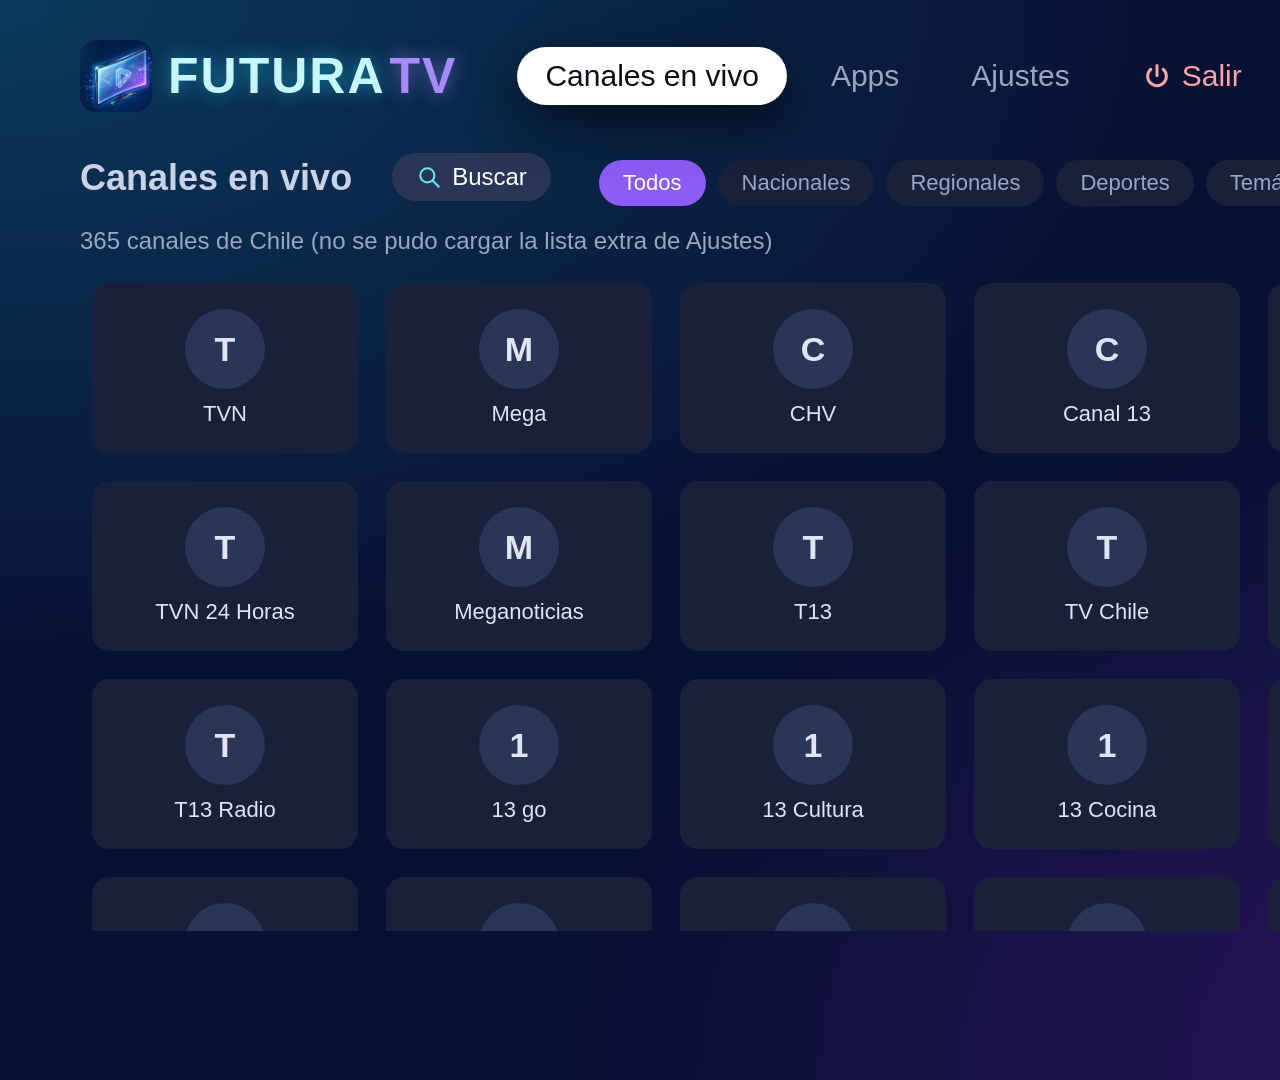
==== commit 281ee2f7: "Fase 1 de 2.4.0: control remoto desde el celular (misma red Wi-Fi, código QR, con desconexión) - Aju" ====
--- a/app/index.html
+++ b/app/index.html
@@ -62,9 +62,13 @@
       <span>Pega o escribe el enlace del video (youtube.com/watch?v=… · youtu.be/… · /live/…). Se abre en la app de YouTube.</span>
       <input id="ytInput" class="focusable" type="text" spellcheck="false" autocomplete="off" placeholder="https://youtu.be/...">
     </label>
-    <div class="row"><button class="btn focusable" id="ytAdd">＋ Agregar a favoritos</button><button class="btn ghost focusable tv-only" id="linkPhone">📱 Enviar enlace desde el celular</button></div>
+    <div class="row"><button class="btn focusable" id="ytAdd">＋ Agregar a favoritos</button></div>
+    <p class="hint" id="ytInfo"></p>
+    <h2 class="sub tv-only">📱 Control remoto desde el celular</h2>
+    <p class="hint tv-only">Con el celular conectado al mismo Wi-Fi: cambia canales, pon favoritos, busca y envía videos de YouTube.</p>
+    <div class="row tv-only"><button class="btn focusable" id="remoteOn">Conectar un celular (código QR)</button><button class="btn ghost focusable" id="remoteOff">Desconectar celulares</button></div>
     <div class="link-qr hidden" id="linkBox"><div class="qr" id="linkQr"></div><p class="hint" id="linkTxt"></p></div>
-    <p class="hint" id="ytInfo"></p>
+    <p class="hint tv-only" id="remoteInfo"></p>
     <h2 class="sub">Lista de canales en pantalla completa</h2>
     <div class="row"><button class="btn ghost focusable" id="listMode"></button></div>
     <div class="row"><button class="btn ghost focusable" id="prevMode"></button></div>
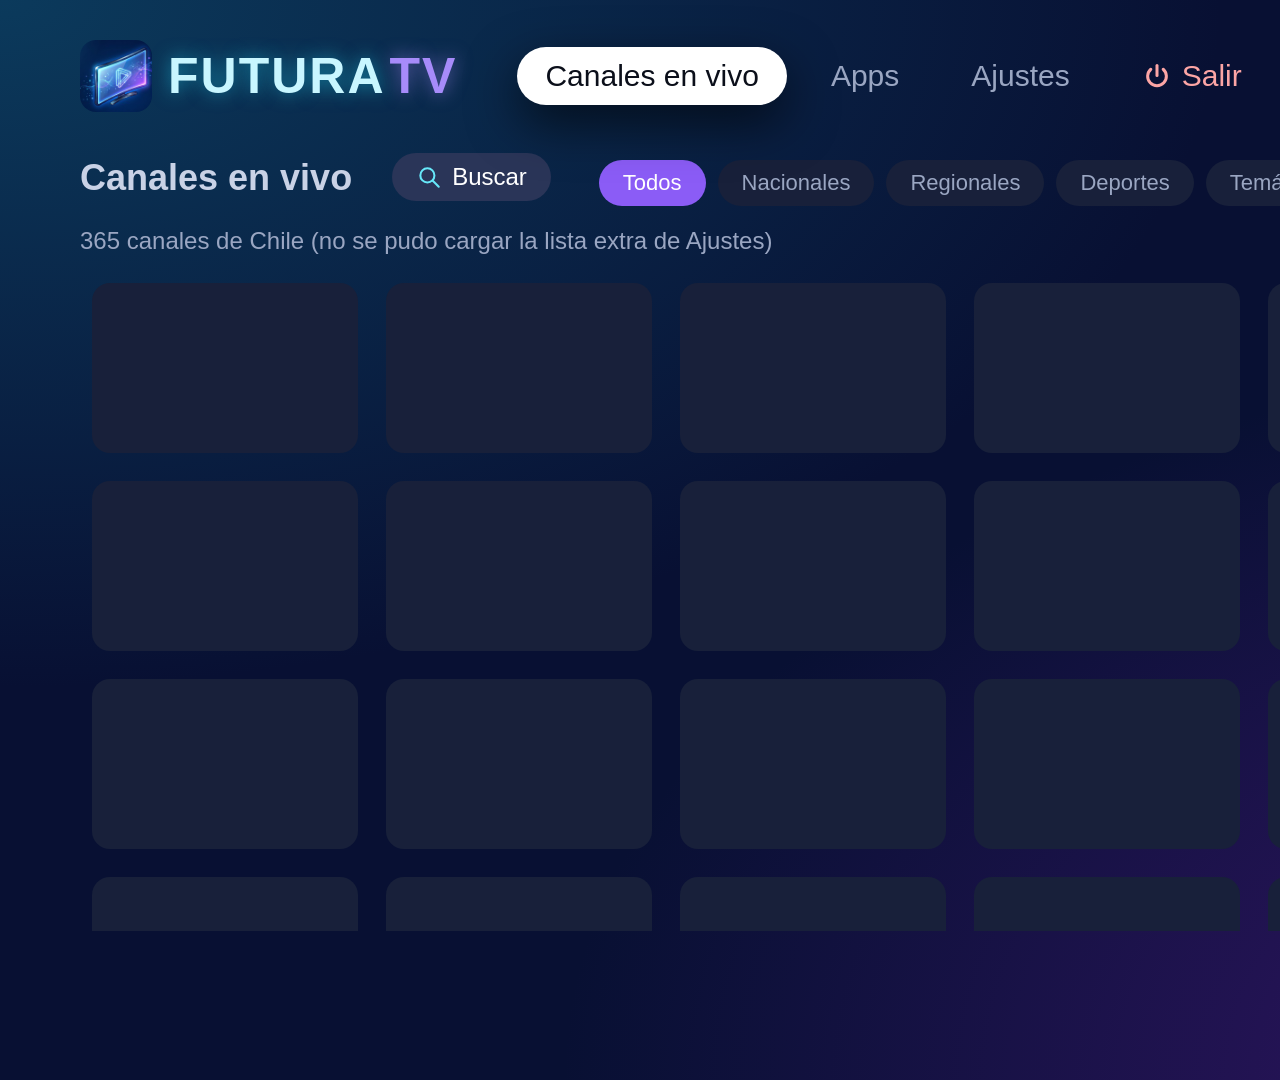
==== commit 64f10e56: "Fase 1 de 2.5.0: la app FuturaTV del celular se conecta con la TV (busca la TV en el Wi-Fi + código " ====
--- a/app/index.html
+++ b/app/index.html
@@ -15,6 +15,7 @@
       <button class="tab focusable" data-view="apps">Apps</button>
       <button class="tab focusable" data-view="settings">Ajustes</button>
       <button class="tab focusable exit-btn" id="exitBtn" title="Cerrar la app"><svg class="ico" viewBox="0 0 24 24" aria-hidden="true"><path d="M12 3.5v8"/><path d="M7.05 6.6a7.5 7.5 0 1 0 9.9 0"/></svg>Salir</button>
+      <button class="tab focusable phone-only tv-btn" id="tvBtn" title="Controlar la TV">📺 TV</button>
       <button class="tab focusable pipmove hidden" id="pipMoveBtn">⇲ Mover PiP</button>
     </nav>
     <div class="clock" id="clock"></div>
@@ -65,10 +66,20 @@
     <div class="row"><button class="btn focusable" id="ytAdd">＋ Agregar a favoritos</button></div>
     <p class="hint" id="ytInfo"></p>
     <h2 class="sub tv-only">📱 Control remoto desde el celular</h2>
-    <p class="hint tv-only">Con el celular conectado al mismo Wi-Fi: cambia canales, pon favoritos, busca y envía videos de YouTube.</p>
-    <div class="row tv-only"><button class="btn focusable" id="remoteOn">Conectar un celular (código QR)</button><button class="btn ghost focusable" id="remoteOff">Desconectar celulares</button></div>
+    <p class="hint tv-only">Con el celular en el mismo Wi-Fi: desde la <b>app FuturaTV del celular</b> (botón 📺 TV, con el código de 4 cifras) o escaneando el QR. Cambia canales, pon tus favoritos del celular, sube el volumen y mira la TV en el celular.</p>
+    <div class="row tv-only"><button class="btn focusable" id="remoteOn">Conectar un celular (código y QR)</button><button class="btn ghost focusable" id="remoteOff">Desconectar celulares</button></div>
     <div class="link-qr hidden" id="linkBox"><div class="qr" id="linkQr"></div><p class="hint" id="linkTxt"></p></div>
     <p class="hint tv-only" id="remoteInfo"></p>
+    <h2 class="sub phone-only" id="tvSec">📺 Controlar la TV con este celular</h2>
+    <p class="hint phone-only">1) En la TV: Ajustes → «Conectar un celular». Aparece un <b>código de 4 cifras</b>.<br>2) Con este celular en el <b>mismo Wi-Fi</b>: «Buscar mi TV», escribe el código y «Conectar».</p>
+    <div class="row phone-only"><button class="btn focusable" id="tvScan">🔍 Buscar mi TV</button><button class="btn ghost focusable hidden" id="tvForget">Olvidar esta TV</button></div>
+    <div class="tv-found phone-only" id="tvFound"></div>
+    <label class="field phone-only"><span>Código de 4 cifras que muestra la TV</span>
+      <input id="tvPin" class="focusable" type="text" inputmode="numeric" maxlength="4" autocomplete="off" placeholder="1234"></label>
+    <label class="field phone-only"><span>Dirección de la TV (se llena sola al buscar; también aparece en la TV)</span>
+      <input id="tvAddr" class="focusable" type="text" inputmode="url" spellcheck="false" autocomplete="off" placeholder="192.168.1.20:8765"></label>
+    <div class="row phone-only"><button class="btn focusable" id="tvPair">Conectar con la TV</button></div>
+    <p class="hint phone-only" id="tvInfo"></p>
     <h2 class="sub">Lista de canales en pantalla completa</h2>
     <div class="row"><button class="btn ghost focusable" id="listMode"></button></div>
     <div class="row"><button class="btn ghost focusable" id="prevMode"></button></div>
@@ -161,5 +172,9 @@
 
   <script src="lib/hls.min.js"></script>
   <script src="app.js"></script>
+<div class="tv-remote hidden" id="tvRemote">
+  <div class="tvr-bar"><b>📺 Control de la TV</b><span id="tvrName"></span><button id="tvClose">✕ Cerrar</button></div>
+  <iframe id="tvFrame" title="Control de la TV" allow="autoplay; fullscreen"></iframe>
+</div>
 </body>
 </html>
--- a/app/style.css
+++ b/app/style.css
@@ -839,3 +839,19 @@
   pointer-events: none;
 }
 html:not(.phone) .player.pip.moving .pip-label { opacity: .25; }
+
+/* ---------- Celular: controlar la TV ---------- */
+html:not(.phone) .phone-only { display: none !important; }
+.pin-big { display: block; font-size: 30px; color: #fff; margin-bottom: 6px; }
+.pin-big b { font-size: 46px; letter-spacing: 8px; color: #22d3ee; margin-left: 10px; }
+.tv-found { display: flex; flex-wrap: wrap; gap: 10px; margin: 0 0 12px; }
+.tv-found:empty { display: none; }
+.tv-found button { border: 0; border-radius: 14px; padding: 12px 16px; font: inherit; font-size: 15px; color: #fff; background: #18203a;
+  box-shadow: inset 0 0 0 1px rgba(255,255,255,.15); }
+.tv-found button.sel { box-shadow: inset 0 0 0 2px #22d3ee; }
+.tv-remote { position: fixed; inset: 0; z-index: 9000; display: flex; flex-direction: column; background: #081033; }
+.tv-remote .tvr-bar { display: flex; align-items: center; gap: 10px; padding: calc(env(safe-area-inset-top) + 8px) 12px 8px;
+  background: #0d1540; color: #fff; font-size: 15px; box-shadow: 0 1px 0 rgba(255,255,255,.1); }
+.tv-remote .tvr-bar span { flex: 1; color: #9aa6c2; font-size: 12px; overflow: hidden; text-overflow: ellipsis; white-space: nowrap; }
+.tv-remote .tvr-bar button { border: 0; border-radius: 10px; padding: 9px 14px; font: inherit; font-size: 14px; color: #fff; background: rgba(255,255,255,.12); }
+.tv-remote iframe { flex: 1; width: 100%; border: 0; background: #081033; }
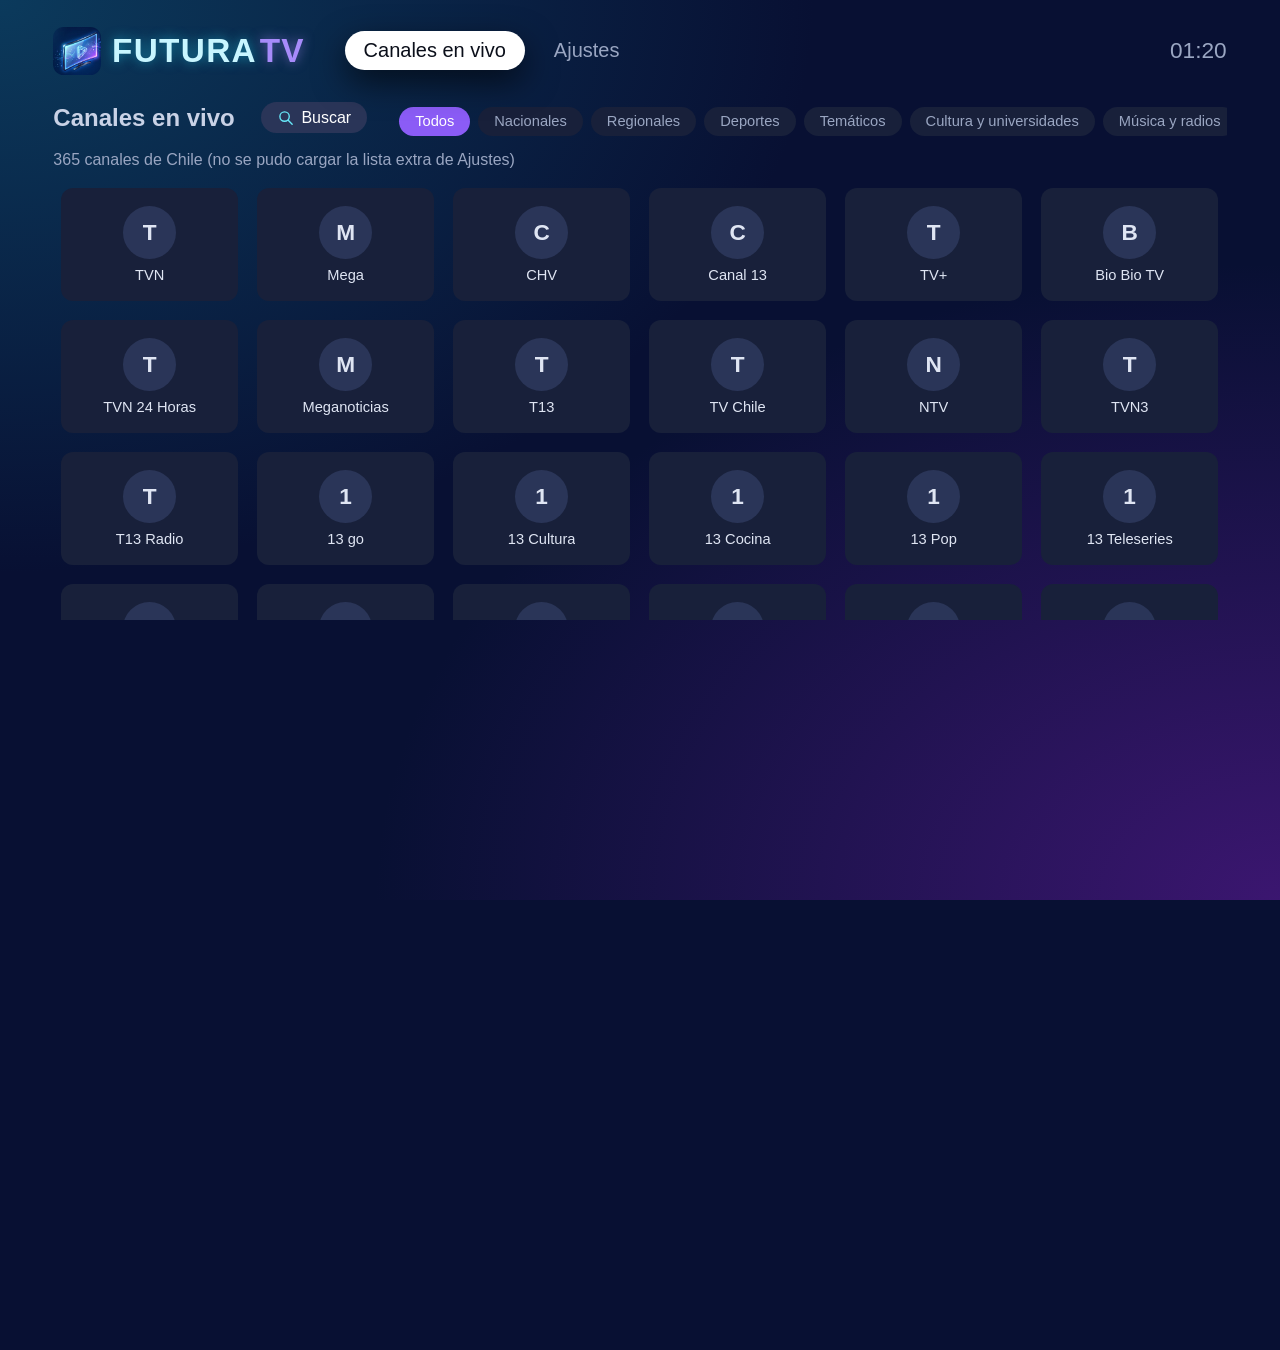
==== commit 7e1c918b: "Fase 1 de 2.6.0: versión para el navegador (GitHub Pages): se ajusta al tamaño de la ventana, escond" ====
--- a/app/index.html
+++ b/app/index.html
@@ -5,6 +5,11 @@
   <title>FuturaTV</title>
   <meta name="viewport" content="width=1920, height=1080">
   <link rel="stylesheet" href="style.css">
+  <link rel="manifest" href="manifest.webmanifest">
+  <link rel="apple-touch-icon" href="img/icon-192.png">
+  <meta name="theme-color" content="#081033">
+  <meta name="apple-mobile-web-app-capable" content="yes">
+  <meta name="apple-mobile-web-app-title" content="FuturaTV">
 </head>
 <body>
   <div class="splash" id="splash"><img src="img/splash.jpg" alt="FuturaTV"><div class="splash-bar"><i></i></div></div>
--- a/app/style.css
+++ b/app/style.css
@@ -361,7 +361,10 @@
 .phone .player.pip { width: 58vw; height: calc(58vw * 9 / 16); max-width: 380px; max-height: 214px; right: 10px; bottom: calc(env(safe-area-inset-bottom) + 10px); border-radius: 12px; }
 .phone .pip-label { font-size: 13px; padding: 6px 10px; }
 .phone .pip-label small { display: none; }
-.phone .side { width: min(82vw, 360px); padding: calc(env(safe-area-inset-top) + 12px) 0 10px; touch-action: none; }
+.phone .side { width: min(82vw, 360px); padding: calc(env(safe-area-inset-top) + 12px) 0 10px; touch-action: pan-y; }
+.phone .side-list { overflow-y: auto; overscroll-behavior: contain; -webkit-overflow-scrolling: touch; touch-action: pan-y; }
+.phone .side .srow { content-visibility: auto; contain-intrinsic-size: auto 54px; }
+.phone .side .srow:active { background: rgba(255,255,255,.12); }
 .phone .side-head { font-size: 17px; padding: 0 14px 6px; }
 .phone .side-count { padding: 0 14px 6px; font-size: 12px; }
 .phone .srow { height: 54px; font-size: 15px; padding: 0 14px; gap: 10px; }
@@ -855,3 +858,10 @@
 .tv-remote .tvr-bar span { flex: 1; color: #9aa6c2; font-size: 12px; overflow: hidden; text-overflow: ellipsis; white-space: nowrap; }
 .tv-remote .tvr-bar button { border: 0; border-radius: 10px; padding: 9px 14px; font: inherit; font-size: 14px; color: #fff; background: rgba(255,255,255,.12); }
 .tv-remote iframe { flex: 1; width: 100%; border: 0; background: #081033; }
+.phone #player.side-v .osd, .phone #player.side-v .ptools { display: none !important; }
+
+/* ---------- Versión navegador ---------- */
+.web #exitBtn, .web .tab[data-view="apps"], .web #checkUpdate, .web #tvBtn, .web .tv-only, .web .phone-only, .web #linkBox { display: none !important; }
+.ch.web-blk { opacity: .5; }
+.badge.blk { background: #334155; color: #e2e8f0; left: auto; right: 10px; top: auto; bottom: 10px; font-size: 14px; }
+.phone .badge.blk { font-size: 9px; right: 4px; bottom: 4px; padding: 2px 5px; }
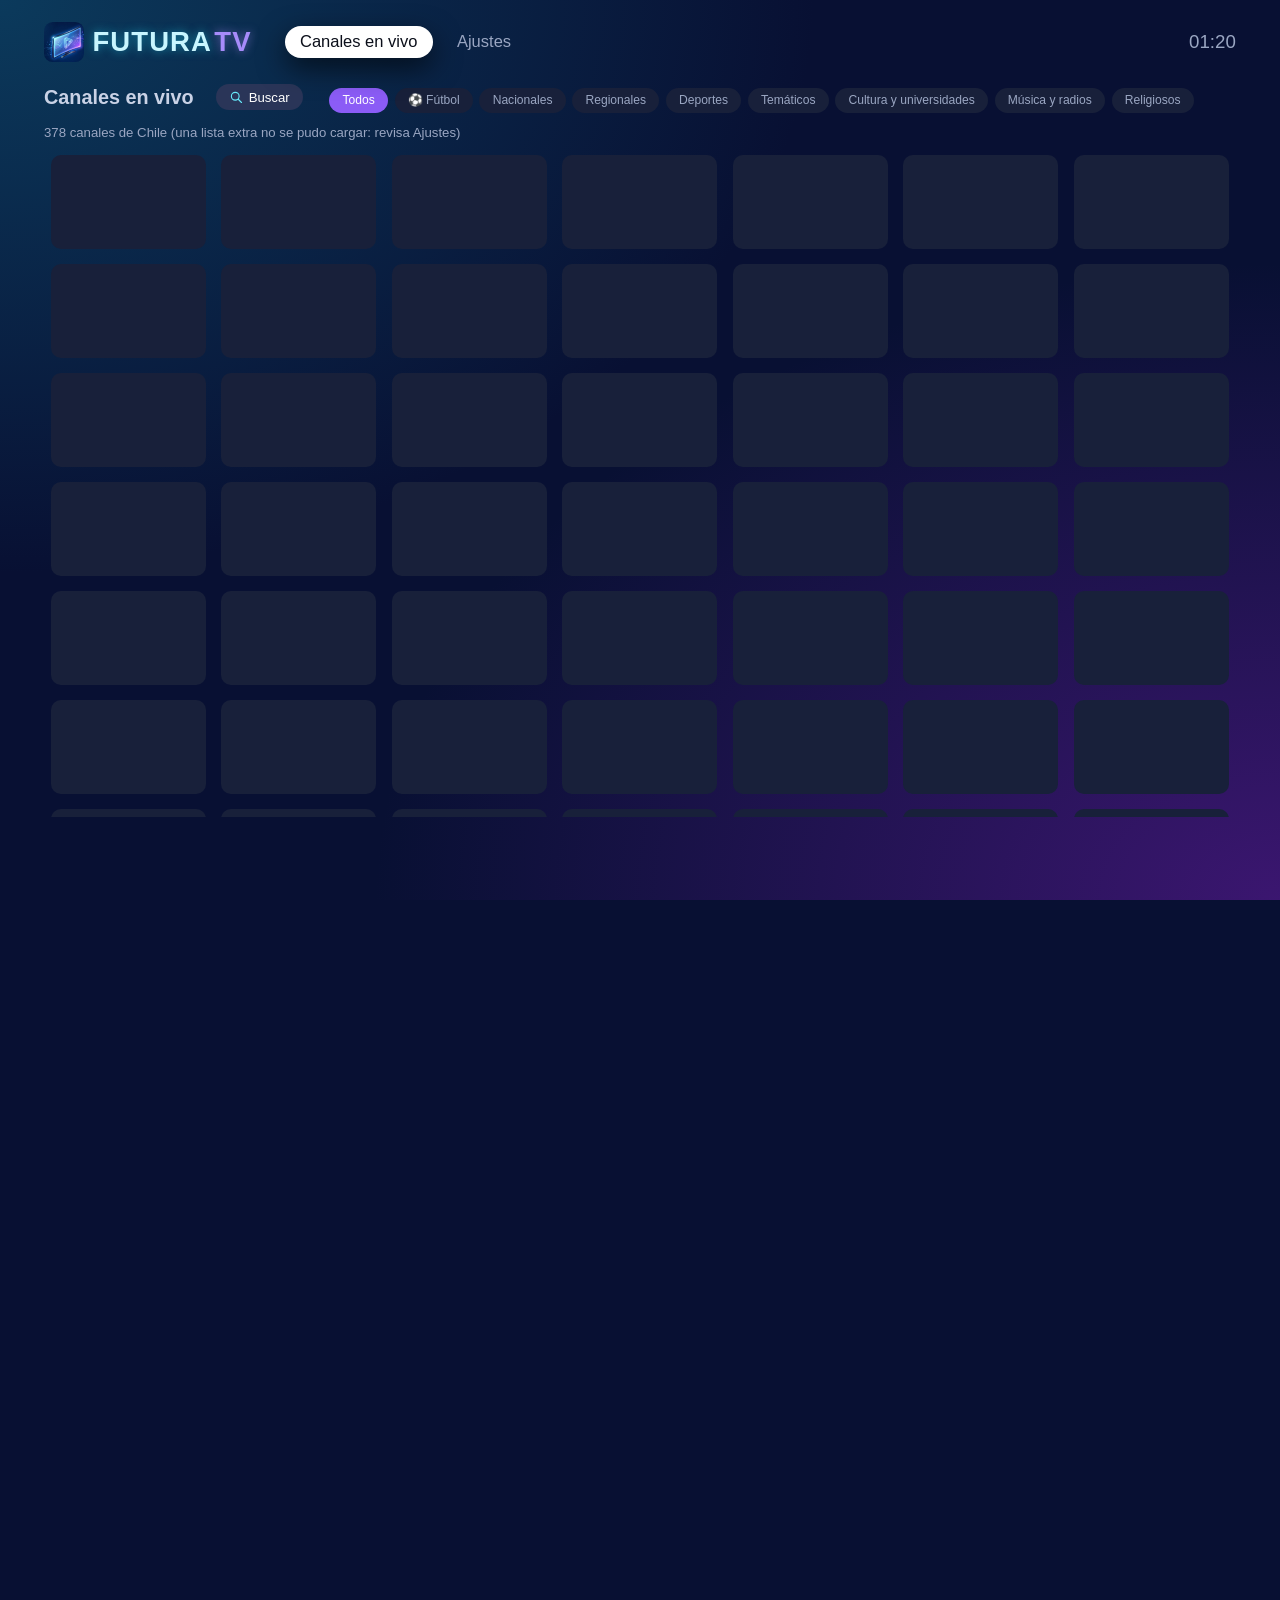
==== commit b5b5d115: "Fase 1 de 2.8.0: varias listas M3U extra en Ajustes (hasta 10), cada una con su categoría, cuántos c" ====
--- a/app/index.html
+++ b/app/index.html
@@ -54,13 +54,14 @@
   <main class="view hidden" id="view-settings">
     <h2>Ajustes</h2>
     <label class="field">
-      <span>Lista extra de canales (M3U) – se suma a los canales chilenos incluidos</span>
-      <input id="m3uInput" class="focusable" type="text" spellcheck="false">
+      <span>Listas extra de canales (M3U) – se suman a los canales incluidos. Pega el enlace de la lista (termina en .m3u o .m3u8) y aprieta «＋ Agregar lista».</span>
+      <input id="m3uInput" class="focusable" type="text" spellcheck="false" autocomplete="off" placeholder="https://…/lista.m3u">
     </label>
     <div class="row">
-      <button class="btn focusable" id="saveM3u">Guardar y recargar</button>
-      <button class="btn ghost focusable" id="resetM3u">Restablecer (Chile)</button>
+      <button class="btn focusable" id="saveM3u">＋ Agregar lista</button>
+      <button class="btn ghost focusable" id="resetM3u">Restablecer listas</button>
     </div>
+    <div class="m3u-lists" id="m3uLists"></div>
     <p class="hint" id="appVersion"></p>
     <div class="row"><button class="btn ghost focusable" id="checkUpdate">⟳ Buscar actualización ahora</button></div>
     <h2 class="sub">Videos de YouTube en Favoritos</h2>
--- a/app/style.css
+++ b/app/style.css
@@ -861,7 +861,27 @@
 .phone #player.side-v .osd, .phone #player.side-v .ptools { display: none !important; }
 
 /* ---------- Versión navegador ---------- */
-.web #exitBtn, .web .tab[data-view="apps"], .web #checkUpdate, .web #tvBtn, .web .tv-only, .web .phone-only, .web #linkBox { display: none !important; }
+.web #exitBtn, .web .tab[data-view="apps"], .web #tvBtn, .web .tv-only, .web .phone-only, .web #linkBox { display: none !important; }
 .ch.web-blk { opacity: .5; }
 .badge.blk { background: #334155; color: #e2e8f0; left: auto; right: 10px; top: auto; bottom: 10px; font-size: 14px; }
 .phone .badge.blk { font-size: 9px; right: 4px; bottom: 4px; padding: 2px 5px; }
+/* navegador: el video está en la ventana flotante del sistema; el recuadro de la página no se ve */
+.player.sys-pip { opacity: 0 !important; pointer-events: none !important; }
+/* navegador de PC: la página ocupa toda la ventana y Ajustes se recorre con la rueda del mouse */
+html.web:not(.phone) .view { height: calc(var(--apph, 1080px) - 160px); }
+html.web:not(.phone) #view-settings { overflow-y: auto; padding-bottom: 60px; }
+html.web:not(.phone) #view-settings > * { max-width: 1500px; }
+html.web:not(.phone) .channels { grid-template-columns: repeat(auto-fill, minmax(250px, 1fr)); max-height: calc(var(--apph, 1080px) - 420px); }
+html.web:not(.phone) .group-bar { max-width: none; flex: 1; min-width: 0; flex-wrap: wrap; }   /* PC: todas las categorías a la vista */
+
+/* Ajustes: listas extra */
+.m3u-lists { display: grid; gap: 12px; margin: 6px 0 24px; max-width: 1500px; }
+.m3u-row { display: flex; align-items: center; gap: 20px; padding: 12px 18px; border-radius: 14px; background: #121a33; box-shadow: inset 0 0 0 1px rgba(255,255,255,.08); }
+.m3u-row .nm { font-size: 24px; color: #fff; white-space: nowrap; }
+.m3u-row .nm small { font-size: 18px; color: #9aa6c2; margin-left: 6px; }
+.m3u-row .u { flex: 1; min-width: 0; font-size: 18px; color: #9aa6c2; overflow: hidden; text-overflow: ellipsis; white-space: nowrap; }
+.m3u-row .btn { padding: 10px 22px; font-size: 20px; }
+.phone .m3u-row { flex-wrap: wrap; gap: 6px 12px; padding: 10px 12px; }
+.phone .m3u-row .nm { font-size: 15px; } .phone .m3u-row .nm small { font-size: 12px; }
+.phone .m3u-row .u { flex-basis: 100%; order: 3; font-size: 12px; }
+.phone .m3u-row .btn { margin-left: auto; padding: 6px 14px; font-size: 14px; }
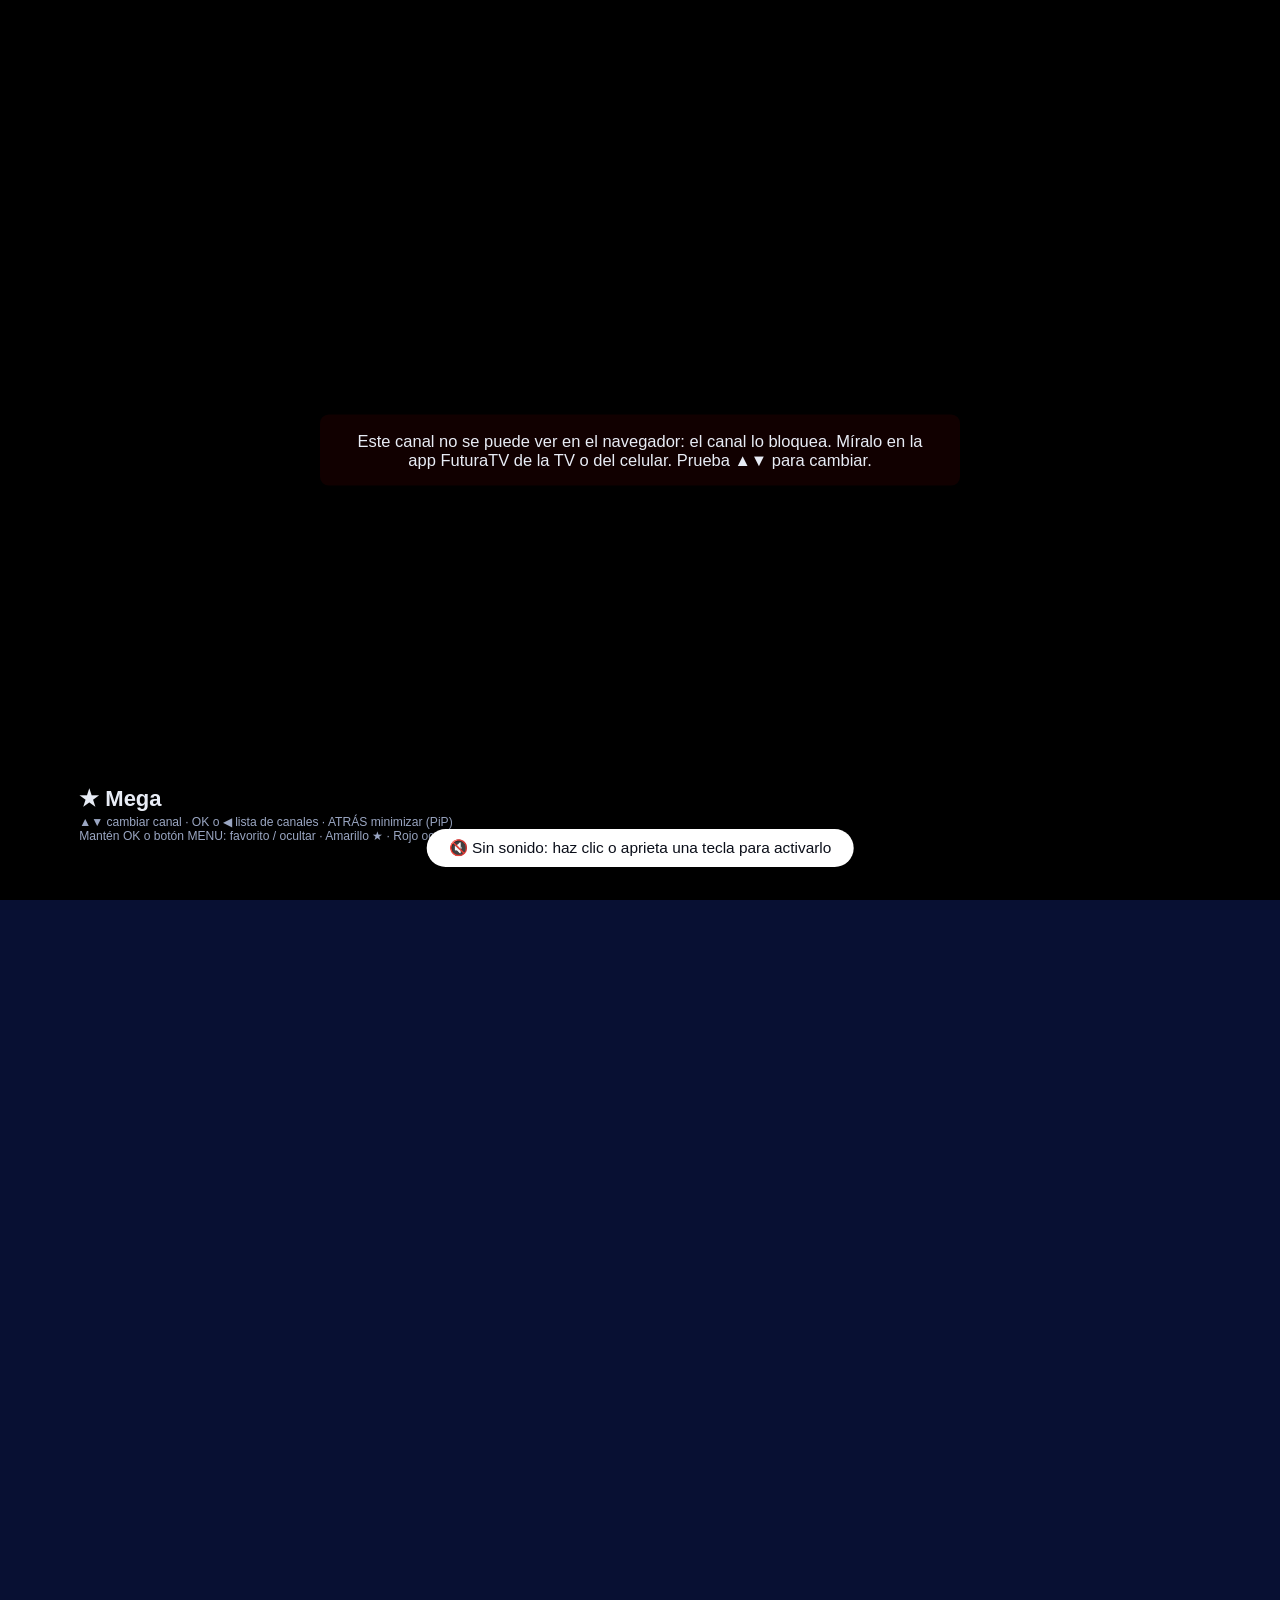
==== commit c2d88e6d: "Fase 1 de 2.12.5: favoritos predeterminados (Mega, CHV, Canal 13, TV+, Bio Bio TV, TVN 24 Horas, TV " ====
--- a/app/index.html
+++ b/app/index.html
@@ -93,6 +93,7 @@
     <p class="hint" id="favInfo"></p>
     <div class="row">
       <button class="btn ghost focusable" id="unhideAll">Mostrar todos los ocultos</button>
+      <button class="btn ghost focusable" id="resetFavs">Restaurar favoritos predeterminados</button>
       <button class="btn ghost focusable" id="clearFavs">Borrar favoritos</button>
     </div>
     <p class="hint">
--- a/app/style.css
+++ b/app/style.css
@@ -885,3 +885,37 @@
 .phone .m3u-row .nm { font-size: 15px; } .phone .m3u-row .nm small { font-size: 12px; }
 .phone .m3u-row .u { flex-basis: 100%; order: 3; font-size: 12px; }
 .phone .m3u-row .btn { margin-left: auto; padding: 6px 14px; font-size: 14px; }
+/* PC (navegador): la grilla de canales y el muro de favoritos ocupan todo el alto de la ventana */
+html.web:not(.phone) #view-live { display: flex; flex-direction: column; }
+html.web:not(.phone) #view-live > .grid { flex: 1 1 auto; min-height: 0; max-height: none !important; }
+html.web:not(.phone) body { display: flex; flex-direction: column; }
+html.web:not(.phone) body > .view { flex: 1 1 auto; min-height: 0; height: auto; }
+/* PC (navegador): parte de arriba más compacta (mismo estilo, menos alto) */
+html.web:not(.phone) .topbar { padding: 16px 64px 4px; gap: 44px; }
+html.web:not(.phone) .brand { font-size: 40px; gap: 12px; }
+html.web:not(.phone) .brand img { width: 56px; height: 56px; border-radius: 13px; }
+html.web:not(.phone) .brand .b2 { margin-left: -9px; }
+html.web:not(.phone) .tab { font-size: 25px; padding: 8px 24px; }
+html.web:not(.phone) .clock { font-size: 28px; }
+html.web:not(.phone) .view { padding: 4px 64px 12px; }
+html.web:not(.phone) #view-live .live-head { align-items: center; gap: 18px; margin-bottom: 2px; }
+html.web:not(.phone) #view-live .live-head h2 { font-size: 30px; margin: 0; }
+html.web:not(.phone) .live-head .chip { font-size: 19px; padding: 7px 18px; }
+html.web:not(.phone) .group-bar { gap: 8px; padding: 4px; }
+html.web:not(.phone) .wall-toggle { margin-left: 0; font-size: 19px; padding: 6px 18px 6px 8px; gap: 10px; }
+html.web:not(.phone) .wall-toggle .sw { width: 42px; height: 24px; border-radius: 12px; }
+html.web:not(.phone) .wall-toggle .sw i { width: 18px; height: 18px; }
+html.web:not(.phone) .wall-toggle.on .sw i { transform: translateX(18px); }
+html.web:not(.phone) #view-live .status { font-size: 19px; margin: 4px 0 8px; }
+/* PC (navegador): arriba en dos filas */
+html.web:not(.phone) .tabs { align-items: center; gap: 12px; }
+html.web:not(.phone) .tabs .chip.search-btn { font-size: 19px; padding: 7px 18px; margin-left: 10px; }
+html.web:not(.phone) .tabs .wall-toggle { margin-left: 0; }
+html.web:not(.phone):not([data-view="live"]) .tabs .search-btn,
+html.web:not(.phone):not([data-view="live"]) .tabs .wall-toggle { display: none !important; }
+html.web:not(.phone) #view-live .live-head h2 { display: none; }
+html.web:not(.phone) #view-live .live-head { display: block; margin: 0 0 2px; }
+html.web:not(.phone) .group-bar { flex-wrap: nowrap; overflow-x: auto; max-width: none; scroll-behavior: smooth; }
+html.web:not(.phone) .group-bar.more { -webkit-mask-image: linear-gradient(90deg, #000 92%, transparent); mask-image: linear-gradient(90deg, #000 92%, transparent); }
+html.web:not(.phone) .group-bar .chip { flex: none; }
+html.web:not(.phone) #view-live > .grid { align-content: start; }   /* las filas juntas arriba (sin estirarse) */
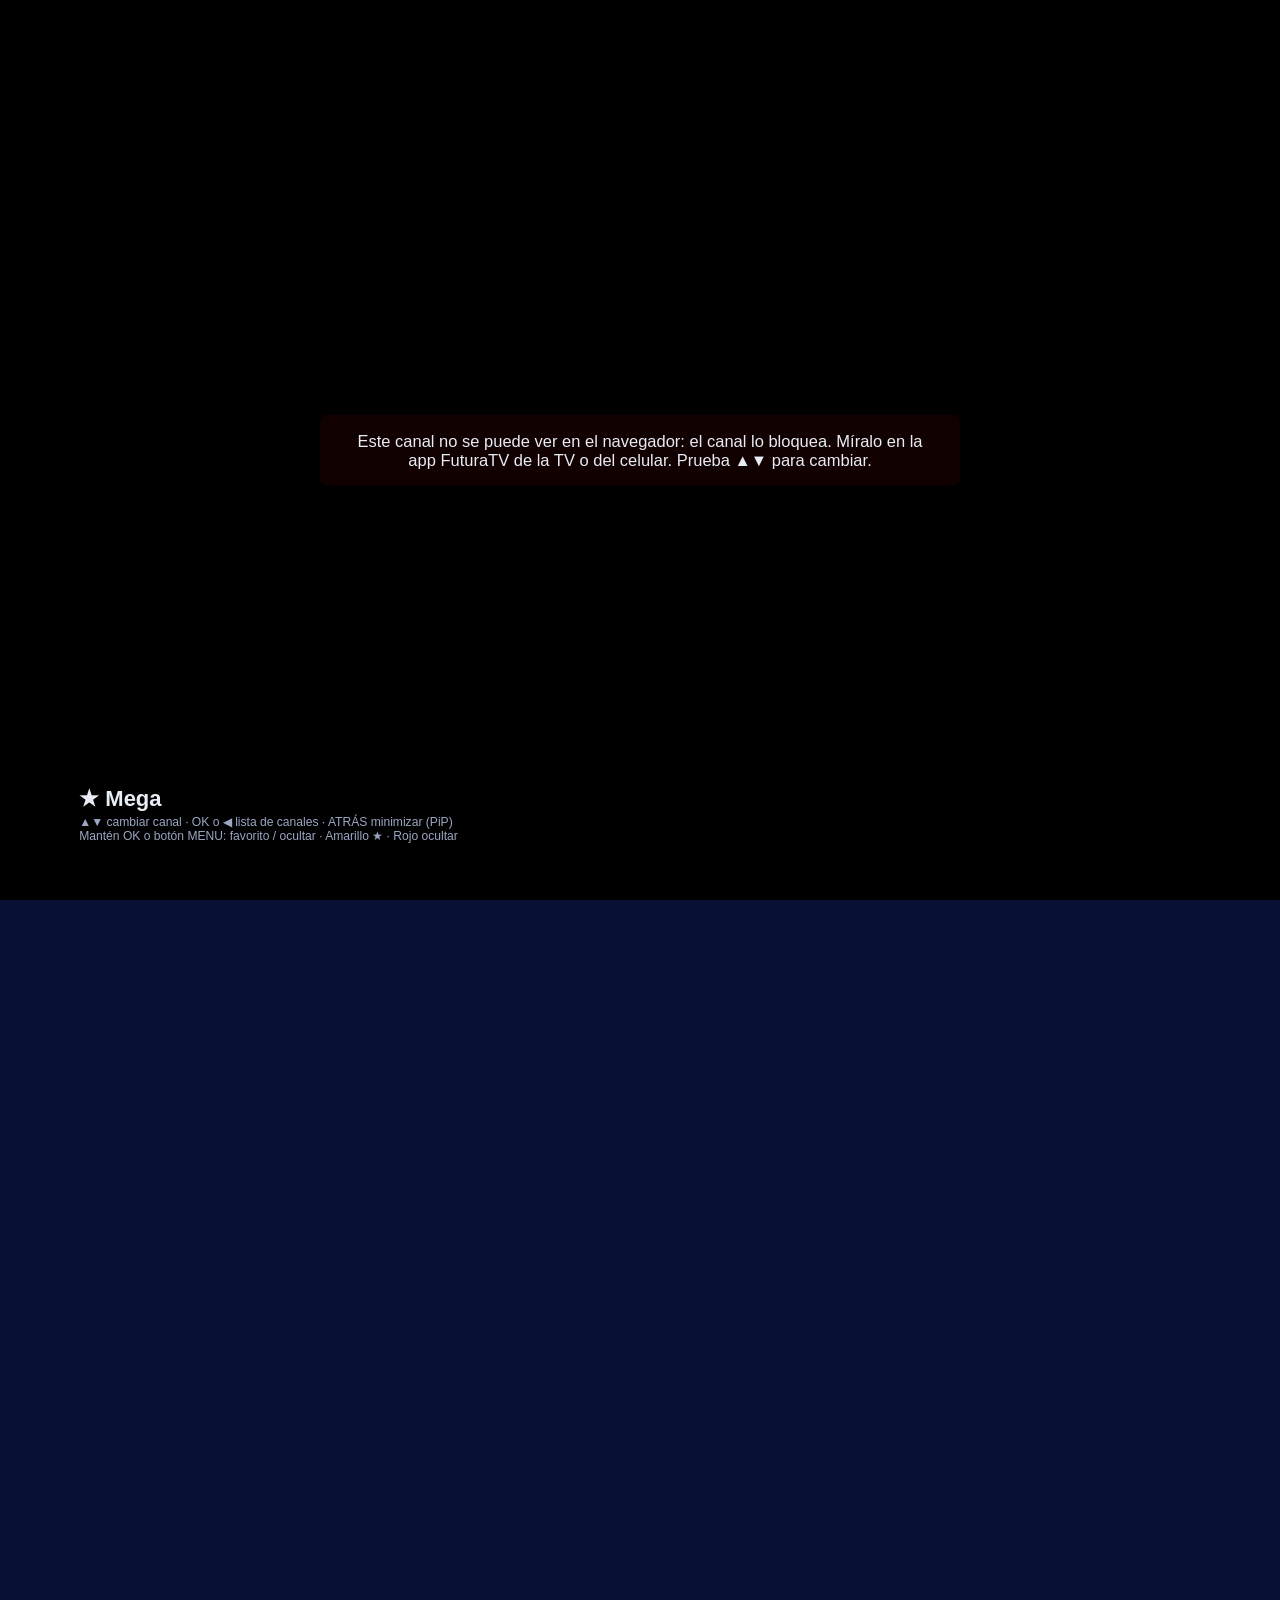
==== commit 28cfb878: "Fase 1 de 2.14.0: revisor de listas (verde activo / rojo caído / amarillo dudoso), filtros, agregar " ====
--- a/app/index.html
+++ b/app/index.html
@@ -62,7 +62,36 @@
       <button class="btn ghost focusable" id="resetM3u">Restablecer listas</button>
     </div>
     <div class="m3u-lists" id="m3uLists"></div>
-    <p class="hint" id="appVersion"></p>
+    <div class="hidden" id="chkSec">
+    <h2 class="sub">🔎 Revisar una lista (activos y caídos) <button class="btn ghost focusable chk-lock" id="chkLock">🔒 Cerrar acceso</button></h2>
+    <p class="hint" id="chkHint">Pega el enlace de una lista M3U y aprieta «Revisar»: cada canal sale en <b style="color:#22c55e">verde</b> si funciona o en <b style="color:#ef4444">rojo</b> si está caído. Después puedes agregar solo los activos a FuturaTV o descargar la lista limpia.</p>
+    <label class="field"><span>Enlace de la lista a revisar</span>
+      <input id="chkUrl" class="focusable" type="text" spellcheck="false" autocomplete="off" placeholder="https://…/lista.m3u"></label>
+    <div class="row">
+      <button class="btn focusable" id="chkGo">🔎 Revisar</button>
+      <button class="btn ghost focusable hidden" id="chkStop">Detener</button>
+      <button class="btn ghost focusable web-only" id="chkFileBtn">📂 Abrir archivo</button>
+    </div>
+    <input type="file" id="chkFile" accept=".m3u,.m3u8,.txt" hidden>
+    <div class="chk hidden" id="chkBox">
+      <p class="chk-sum" id="chkSum"></p>
+      <div class="chk-bar"><i id="chkBarFill"></i></div>
+      <div class="row chk-filters">
+        <button class="btn ghost focusable on" data-chkf="all">Todos</button>
+        <button class="btn ghost focusable" data-chkf="ok">🟢 Activos</button>
+        <button class="btn ghost focusable" data-chkf="bad">🔴 Caídos</button>
+        <button class="btn ghost focusable" data-chkf="warn">🟡 Dudosos</button>
+      </div>
+      <div class="row">
+        <button class="btn focusable" id="chkAdd">➕ Agregar los activos a FuturaTV</button>
+        <button class="btn ghost focusable" id="chkDown">⬇ Descargar lista de activos (.m3u)</button>
+      </div>
+      <div class="chk-list" id="chkList"></div>
+    </div>
+    </div>
+    <p class="hint focusable app-version" id="appVersion"></p>
+    <div class="row hidden" id="adminBox"><input id="adminKey" class="focusable" type="password" autocomplete="off" placeholder="Código de acceso">
+      <button class="btn focusable" id="adminGo">Entrar</button></div>
     <div class="row"><button class="btn ghost focusable" id="checkUpdate">⟳ Buscar actualización ahora</button></div>
     <h2 class="sub">Videos de YouTube en Favoritos</h2>
     <label class="field">
--- a/app/style.css
+++ b/app/style.css
@@ -919,3 +919,30 @@
 html.web:not(.phone) .group-bar.more { -webkit-mask-image: linear-gradient(90deg, #000 92%, transparent); mask-image: linear-gradient(90deg, #000 92%, transparent); }
 html.web:not(.phone) .group-bar .chip { flex: none; }
 html.web:not(.phone) #view-live > .grid { align-content: start; }   /* las filas juntas arriba (sin estirarse) */
+/* Favorito que se está moviendo de lugar */
+.ch.moving { background: #3b2a12; box-shadow: inset 0 0 0 3px #fbbf24; animation: mvPulse 1s ease-in-out infinite alternate; }
+@keyframes mvPulse { from { opacity: 1; } to { opacity: .6; } }
+
+/* Ajustes: revisor de listas */
+html:not(.web) .web-only { display: none !important; }
+.chk { margin: 4px 0 28px; max-width: 1500px; }
+.chk-sum { font-size: 24px; color: #e8ecf5; margin: 0 0 10px; }
+.chk-bar { height: 8px; border-radius: 4px; background: #1b2452; overflow: hidden; margin-bottom: 16px; }
+.chk-bar i { display: block; height: 100%; width: 0; background: linear-gradient(90deg, #22d3ee, #8b5cf6); transition: width .3s; }
+.chk-filters .btn.on { background: #8b5cf6; color: #fff; }
+.chk-list { display: grid; gap: 6px; margin-top: 6px; }
+.chk-row { display: flex; align-items: center; gap: 14px; padding: 8px 14px; border-radius: 12px; background: #121a33; font-size: 20px; color: #e8ecf5; }
+.chk-row i { width: 14px; height: 14px; border-radius: 50%; flex: none; background: #64748b; }
+.chk-row.ok i { background: #22c55e; box-shadow: 0 0 8px #22c55e; }
+.chk-row.bad i { background: #ef4444; box-shadow: 0 0 8px #ef4444; }
+.chk-row.warn i { background: #eab308; box-shadow: 0 0 8px #eab308; }
+.chk-row .n { flex: 1; min-width: 0; overflow: hidden; text-overflow: ellipsis; white-space: nowrap; }
+.chk-row .w { font-size: 16px; color: #9aa6c2; white-space: nowrap; }
+.chk-row.bad .w { color: #fca5a5; }
+.chk-more { font-size: 18px; color: #9aa6c2; padding: 6px 4px; }
+.phone .chk-sum { font-size: 15px; } .phone .chk-row { font-size: 14px; padding: 7px 10px; gap: 10px; } .phone .chk-row .w { font-size: 11px; }
+#chkFileBtn { cursor: pointer; }
+#adminBox input { flex: 1; max-width: 420px; font: inherit; font-size: 22px; padding: 12px 16px; border-radius: 12px; border: 2px solid #2a3558; background: #121931; color: #fff; }
+.app-version.focused { outline: 0 !important; color: #c9d2e6; }
+.chk-lock { font-size: 16px !important; padding: 6px 14px !important; margin-left: 14px; vertical-align: middle; }
+.phone .chk-lock { font-size: 11px !important; padding: 4px 8px !important; }
